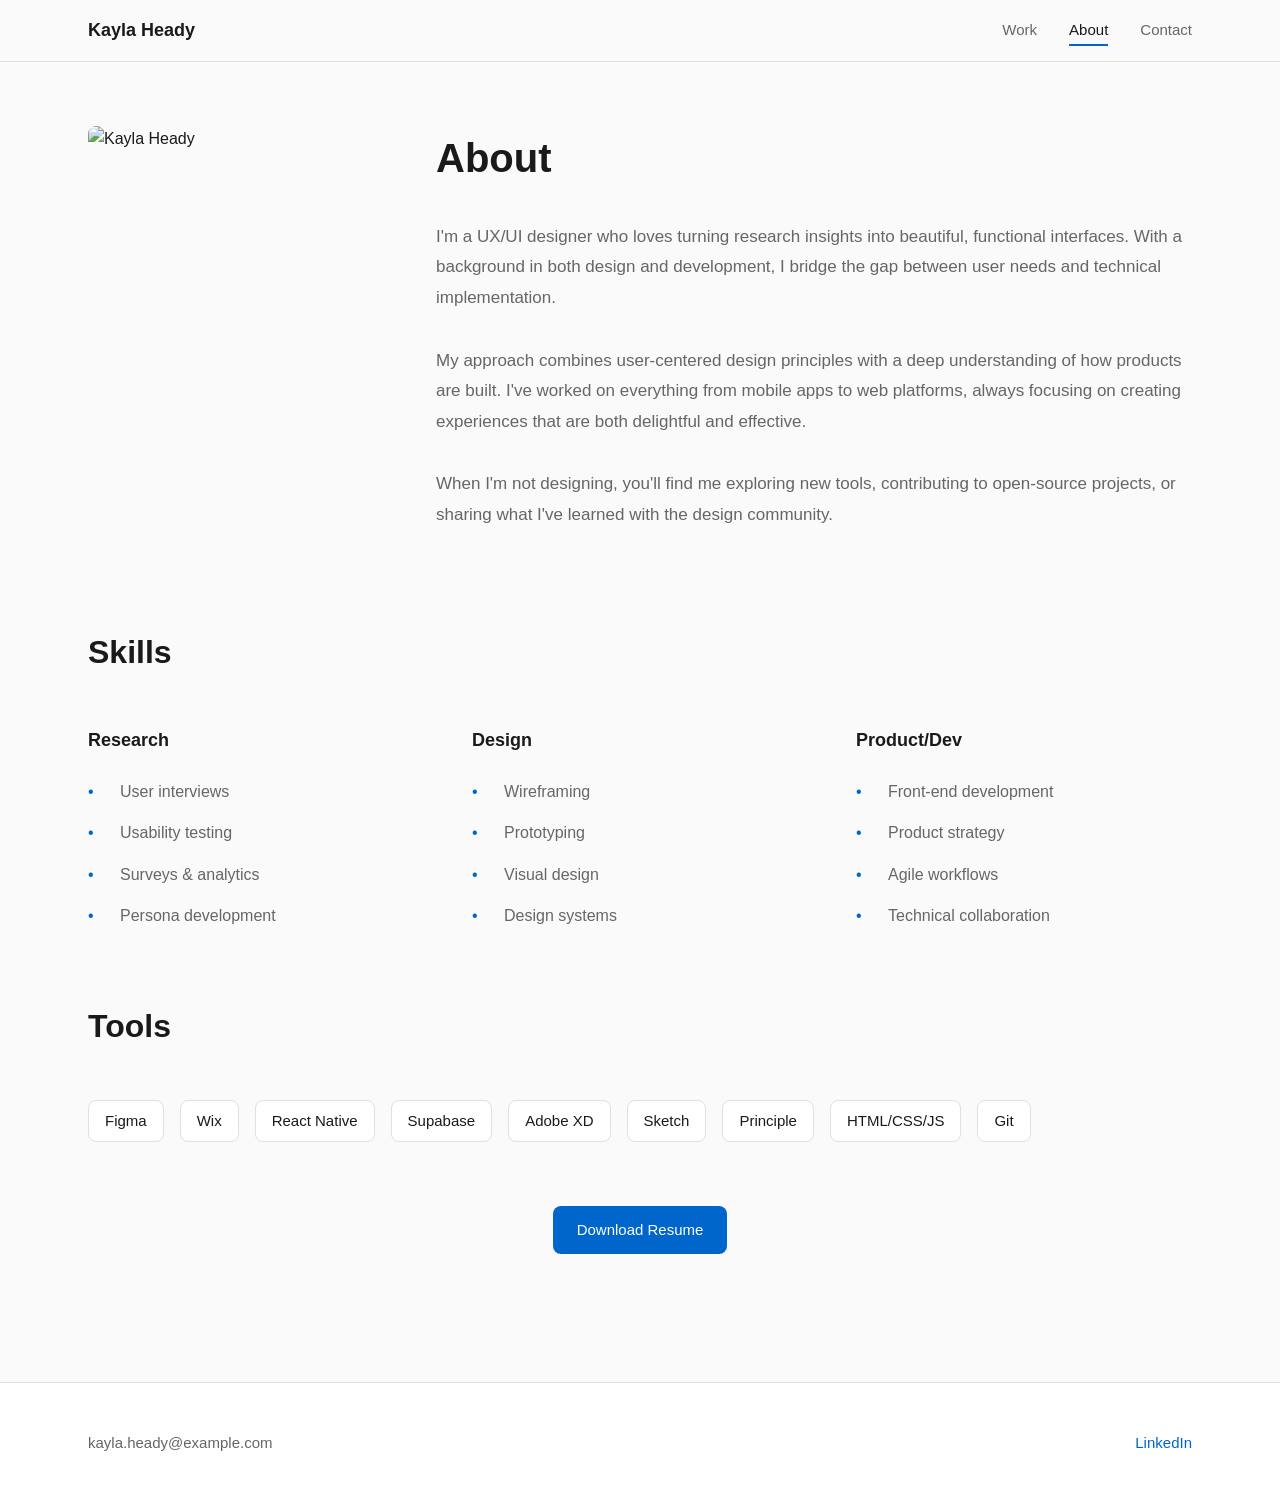
==== about.html @ c5840610 "Initial commit: Portfolio website" ====
<!DOCTYPE html>
<html lang="en">
<head>
    <meta charset="UTF-8">
    <meta name="viewport" content="width=device-width, initial-scale=1.0">
    <title>About — Kayla Heady</title>
    <link rel="stylesheet" href="styles.css">
</head>
<body>
    <nav class="nav">
        <div class="nav-container">
            <a href="index.html" class="nav-logo">Kayla Heady</a>
            <div class="nav-links">
                <a href="work.html">Work</a>
                <a href="about.html" class="active">About</a>
                <a href="contact.html">Contact</a>
            </div>
        </div>
    </nav>

    <main>
        <section class="about-page">
            <div class="container">
                <div class="about-content">
                    <div class="about-image">
                        <img src="assets/img/about-photo.jpg" alt="Kayla Heady">
                    </div>
                    <div class="about-text">
                        <h1 class="page-title">About</h1>
                        <p>I'm a UX/UI designer who loves turning research insights into beautiful, functional interfaces. With a background in both design and development, I bridge the gap between user needs and technical implementation.</p>
                        <p>My approach combines user-centered design principles with a deep understanding of how products are built. I've worked on everything from mobile apps to web platforms, always focusing on creating experiences that are both delightful and effective.</p>
                        <p>When I'm not designing, you'll find me exploring new tools, contributing to open-source projects, or sharing what I've learned with the design community.</p>
                    </div>
                </div>

                <div class="skills-section">
                    <h2 class="section-title">Skills</h2>
                    <div class="skills-grid">
                        <div class="skills-group">
                            <h3 class="skills-group-title">Research</h3>
                            <ul class="skills-list">
                                <li>User interviews</li>
                                <li>Usability testing</li>
                                <li>Surveys & analytics</li>
                                <li>Persona development</li>
                            </ul>
                        </div>
                        <div class="skills-group">
                            <h3 class="skills-group-title">Design</h3>
                            <ul class="skills-list">
                                <li>Wireframing</li>
                                <li>Prototyping</li>
                                <li>Visual design</li>
                                <li>Design systems</li>
                            </ul>
                        </div>
                        <div class="skills-group">
                            <h3 class="skills-group-title">Product/Dev</h3>
                            <ul class="skills-list">
                                <li>Front-end development</li>
                                <li>Product strategy</li>
                                <li>Agile workflows</li>
                                <li>Technical collaboration</li>
                            </ul>
                        </div>
                    </div>
                </div>

                <div class="tools-section">
                    <h2 class="section-title">Tools</h2>
                    <div class="tools-chips">
                        <span class="tool-chip">Figma</span>
                        <span class="tool-chip">Wix</span>
                        <span class="tool-chip">React Native</span>
                        <span class="tool-chip">Supabase</span>
                        <span class="tool-chip">Adobe XD</span>
                        <span class="tool-chip">Sketch</span>
                        <span class="tool-chip">Principle</span>
                        <span class="tool-chip">HTML/CSS/JS</span>
                        <span class="tool-chip">Git</span>
                    </div>
                </div>

                <div class="resume-section">
                    <a href="assets/resume.pdf" class="btn btn-primary" download>Download Resume</a>
                </div>
            </div>
        </section>
    </main>

    <footer class="footer">
        <div class="container">
            <div class="footer-content">
                <p class="footer-email">kayla.heady@example.com</p>
                <a href="https://linkedin.com/in/kaylaheady" class="footer-link" target="_blank" rel="noopener noreferrer">LinkedIn</a>
            </div>
        </div>
    </footer>

    <script src="script.js"></script>
</body>
</html>
---- styles.css ----
/* ============================================
   GLOBAL DESIGN SYSTEM
   ============================================ */

:root {
    --color-bg: #fafafa;
    --color-text: #1a1a1a;
    --color-text-light: #666;
    --color-accent: #0066cc;
    --color-accent-hover: #0052a3;
    --color-border: #e0e0e0;
    --color-card-bg: #ffffff;
    --max-width: 1200px;
    --spacing-xs: 0.5rem;
    --spacing-sm: 1rem;
    --spacing-md: 2rem;
    --spacing-lg: 3rem;
    --spacing-xl: 4rem;
    --border-radius: 8px;
    --transition: all 0.3s ease;
}

* {
    margin: 0;
    padding: 0;
    box-sizing: border-box;
}

html {
    scroll-behavior: smooth;
}

body {
    font-family: -apple-system, BlinkMacSystemFont, 'Segoe UI', Roboto, 'Helvetica Neue', Arial, sans-serif;
    line-height: 1.6;
    color: var(--color-text);
    background-color: var(--color-bg);
    font-size: 16px;
}

img {
    max-width: 100%;
    height: auto;
    display: block;
}

a {
    text-decoration: none;
    color: inherit;
    transition: var(--transition);
}

/* ============================================
   CONTAINER
   ============================================ */

.container {
    max-width: var(--max-width);
    margin: 0 auto;
    padding: 0 var(--spacing-md);
}

@media (min-width: 768px) {
    .container {
        padding: 0 var(--spacing-lg);
    }
}

/* ============================================
   NAVIGATION
   ============================================ */

.nav {
    position: sticky;
    top: 0;
    background-color: rgba(250, 250, 250, 0.95);
    backdrop-filter: blur(10px);
    border-bottom: 1px solid var(--color-border);
    z-index: 1000;
    padding: var(--spacing-sm) 0;
}

.nav-container {
    max-width: var(--max-width);
    margin: 0 auto;
    padding: 0 var(--spacing-md);
    display: flex;
    justify-content: space-between;
    align-items: center;
}

@media (min-width: 768px) {
    .nav-container {
        padding: 0 var(--spacing-lg);
    }
}

.nav-logo {
    font-weight: 600;
    font-size: 1.125rem;
    color: var(--color-text);
}

.nav-links {
    display: flex;
    gap: var(--spacing-md);
}

.nav-links a {
    color: var(--color-text-light);
    font-size: 0.9375rem;
    position: relative;
}

.nav-links a:hover,
.nav-links a.active {
    color: var(--color-text);
}

.nav-links a.active::after {
    content: '';
    position: absolute;
    bottom: -4px;
    left: 0;
    right: 0;
    height: 2px;
    background-color: var(--color-accent);
}

/* ============================================
   BUTTONS
   ============================================ */

.btn {
    display: inline-block;
    padding: 0.75rem 1.5rem;
    border-radius: var(--border-radius);
    font-size: 0.9375rem;
    font-weight: 500;
    cursor: pointer;
    border: none;
    transition: var(--transition);
    text-align: center;
}

.btn-primary {
    background-color: var(--color-accent);
    color: white;
}

.btn-primary:hover {
    background-color: var(--color-accent-hover);
    transform: translateY(-2px);
    box-shadow: 0 4px 12px rgba(0, 102, 204, 0.3);
}

.btn-secondary {
    background-color: transparent;
    color: var(--color-accent);
    border: 1px solid var(--color-accent);
}

.btn-secondary:hover {
    background-color: var(--color-accent);
    color: white;
}

/* ============================================
   HERO SECTION
   ============================================ */

.hero {
    padding: var(--spacing-xl) 0;
    text-align: center;
}

.hero-title {
    font-size: 3rem;
    font-weight: 700;
    margin-bottom: var(--spacing-sm);
    line-height: 1.2;
}

@media (min-width: 768px) {
    .hero-title {
        font-size: 4rem;
    }
}

.hero-subtitle {
    font-size: 1.25rem;
    color: var(--color-text-light);
    margin-bottom: var(--spacing-lg);
    max-width: 600px;
    margin-left: auto;
    margin-right: auto;
}

@media (min-width: 768px) {
    .hero-subtitle {
        font-size: 1.5rem;
    }
}

.hero-cta {
    display: flex;
    gap: var(--spacing-sm);
    justify-content: center;
    flex-wrap: wrap;
}

/* ============================================
   SECTIONS
   ============================================ */

section {
    padding: var(--spacing-xl) 0;
}

.section-title {
    font-size: 2rem;
    font-weight: 600;
    margin-bottom: var(--spacing-lg);
}

.page-title {
    font-size: 2.5rem;
    font-weight: 700;
    margin-bottom: var(--spacing-md);
}

/* ============================================
   PROJECT CARDS
   ============================================ */

.project-grid {
    display: grid;
    grid-template-columns: 1fr;
    gap: var(--spacing-lg);
}

@media (min-width: 768px) {
    .project-grid {
        grid-template-columns: repeat(2, 1fr);
    }
}

@media (min-width: 1024px) {
    .project-grid {
        grid-template-columns: repeat(3, 1fr);
    }
}

.project-card {
    background-color: var(--color-card-bg);
    border-radius: var(--border-radius);
    overflow: hidden;
    border: 1px solid var(--color-border);
    transition: var(--transition);
    display: block;
    opacity: 1;
    transform: translateY(0);
}

.project-card:hover {
    transform: translateY(-4px);
    box-shadow: 0 8px 24px rgba(0, 0, 0, 0.1);
}

.project-card.hidden {
    display: none;
}

.project-card-image {
    width: 100%;
    height: 200px;
    background-color: var(--color-border);
    overflow: hidden;
}

.project-card-image img {
    width: 100%;
    height: 100%;
    object-fit: cover;
    transition: var(--transition);
}

.project-card:hover .project-card-image img {
    transform: scale(1.05);
}

.project-card-content {
    padding: var(--spacing-md);
}

.project-card-title {
    font-size: 1.25rem;
    font-weight: 600;
    margin-bottom: var(--spacing-xs);
    color: var(--color-text);
}

.project-card-subtitle {
    color: var(--color-text-light);
    font-size: 0.9375rem;
    margin-bottom: var(--spacing-sm);
}

.project-card-tags {
    display: flex;
    flex-wrap: wrap;
    gap: var(--spacing-xs);
}

.tag {
    display: inline-block;
    padding: 0.25rem 0.75rem;
    background-color: var(--color-bg);
    border-radius: 20px;
    font-size: 0.8125rem;
    color: var(--color-text-light);
}

/* ============================================
   FILTER BUTTONS
   ============================================ */

.filter-buttons {
    display: flex;
    gap: var(--spacing-sm);
    margin-bottom: var(--spacing-lg);
    flex-wrap: wrap;
}

.filter-btn {
    padding: 0.5rem 1rem;
    background-color: transparent;
    border: 1px solid var(--color-border);
    border-radius: var(--border-radius);
    color: var(--color-text-light);
    font-size: 0.9375rem;
    cursor: pointer;
    transition: var(--transition);
}

.filter-btn:hover,
.filter-btn.active {
    background-color: var(--color-accent);
    color: white;
    border-color: var(--color-accent);
}

/* ============================================
   ABOUT TEASER
   ============================================ */

.about-teaser {
    background-color: var(--color-card-bg);
    border-top: 1px solid var(--color-border);
}

.about-teaser-text {
    font-size: 1.125rem;
    color: var(--color-text-light);
    max-width: 700px;
    margin-bottom: var(--spacing-md);
}

.link-arrow {
    color: var(--color-accent);
    font-weight: 500;
    display: inline-block;
}

.link-arrow:hover {
    transform: translateX(4px);
}

/* ============================================
   ABOUT PAGE
   ============================================ */

.about-content {
    display: grid;
    grid-template-columns: 1fr;
    gap: var(--spacing-lg);
    margin-bottom: var(--spacing-xl);
}

@media (min-width: 768px) {
    .about-content {
        grid-template-columns: 300px 1fr;
    }
}

.about-image {
    width: 100%;
    max-width: 300px;
}

.about-image img {
    width: 100%;
    border-radius: var(--border-radius);
    aspect-ratio: 1;
    object-fit: cover;
}

.about-text p {
    margin-bottom: var(--spacing-md);
    color: var(--color-text-light);
    font-size: 1.0625rem;
    line-height: 1.8;
}

.skills-section,
.tools-section {
    margin-bottom: var(--spacing-xl);
}

.skills-grid {
    display: grid;
    grid-template-columns: 1fr;
    gap: var(--spacing-lg);
}

@media (min-width: 768px) {
    .skills-grid {
        grid-template-columns: repeat(3, 1fr);
    }
}

.skills-group-title {
    font-size: 1.125rem;
    font-weight: 600;
    margin-bottom: var(--spacing-sm);
}

.skills-list {
    list-style: none;
}

.skills-list li {
    padding: var(--spacing-xs) 0;
    color: var(--color-text-light);
    position: relative;
    padding-left: var(--spacing-md);
}

.skills-list li::before {
    content: '•';
    position: absolute;
    left: 0;
    color: var(--color-accent);
}

.tools-chips {
    display: flex;
    flex-wrap: wrap;
    gap: var(--spacing-sm);
}

.tool-chip {
    display: inline-block;
    padding: 0.5rem 1rem;
    background-color: var(--color-card-bg);
    border: 1px solid var(--color-border);
    border-radius: var(--border-radius);
    font-size: 0.9375rem;
    color: var(--color-text);
}

.resume-section {
    text-align: center;
    margin-top: var(--spacing-xl);
}

/* ============================================
   CASE STUDY
   ============================================ */

.back-link {
    display: inline-block;
    margin-bottom: var(--spacing-lg);
    color: var(--color-accent);
    font-weight: 500;
}

.back-link:hover {
    transform: translateX(-4px);
}

.case-study-content {
    animation: fadeIn 0.5s ease-in;
}

@keyframes fadeIn {
    from {
        opacity: 0;
        transform: translateY(10px);
    }
    to {
        opacity: 1;
        transform: translateY(0);
    }
}

.case-study-header {
    margin-bottom: var(--spacing-xl);
}

.case-study-title {
    font-size: 2.5rem;
    font-weight: 700;
    margin-bottom: var(--spacing-sm);
}

.case-study-subtitle {
    font-size: 1.25rem;
    color: var(--color-text-light);
    margin-bottom: var(--spacing-md);
}

.case-study-meta {
    display: flex;
    flex-wrap: wrap;
    gap: var(--spacing-md);
    padding: var(--spacing-md);
    background-color: var(--color-card-bg);
    border-radius: var(--border-radius);
    border: 1px solid var(--color-border);
}

.case-study-meta-item {
    flex: 1;
    min-width: 150px;
}

.case-study-meta-label {
    font-size: 0.8125rem;
    color: var(--color-text-light);
    text-transform: uppercase;
    letter-spacing: 0.5px;
    margin-bottom: var(--spacing-xs);
}

.case-study-meta-value {
    font-weight: 500;
}

.case-study-section {
    margin-bottom: var(--spacing-xl);
}

.case-study-section h2 {
    font-size: 1.75rem;
    font-weight: 600;
    margin-bottom: var(--spacing-md);
}

.case-study-section h3 {
    font-size: 1.25rem;
    font-weight: 600;
    margin-bottom: var(--spacing-sm);
    margin-top: var(--spacing-md);
}

.case-study-section p {
    color: var(--color-text-light);
    line-height: 1.8;
    margin-bottom: var(--spacing-md);
}

.case-study-section ul {
    margin-left: var(--spacing-md);
    margin-bottom: var(--spacing-md);
    color: var(--color-text-light);
}

.case-study-section li {
    margin-bottom: var(--spacing-xs);
    line-height: 1.8;
}

.callout-box {
    padding: var(--spacing-md);
    background-color: var(--color-card-bg);
    border-left: 4px solid var(--color-accent);
    border-radius: var(--border-radius);
    margin: var(--spacing-md) 0;
}

.callout-box p {
    margin: 0;
}

.case-study-image {
    width: 100%;
    margin: var(--spacing-md) 0;
    border-radius: var(--border-radius);
    border: 1px solid var(--color-border);
}

.case-study-image img {
    width: 100%;
    display: block;
}

/* ============================================
   CONTACT PAGE
   ============================================ */

.contact-intro {
    font-size: 1.125rem;
    color: var(--color-text-light);
    margin-bottom: var(--spacing-lg);
    max-width: 600px;
}

.contact-form {
    max-width: 600px;
    margin-bottom: var(--spacing-xl);
}

.form-group {
    margin-bottom: var(--spacing-md);
}

.form-group label {
    display: block;
    margin-bottom: var(--spacing-xs);
    font-weight: 500;
    color: var(--color-text);
}

.form-group input,
.form-group textarea {
    width: 100%;
    padding: 0.75rem;
    border: 1px solid var(--color-border);
    border-radius: var(--border-radius);
    font-size: 1rem;
    font-family: inherit;
    background-color: var(--color-card-bg);
    color: var(--color-text);
    transition: var(--transition);
}

.form-group input:focus,
.form-group textarea:focus {
    outline: none;
    border-color: var(--color-accent);
    box-shadow: 0 0 0 3px rgba(0, 102, 204, 0.1);
}

.contact-alternative {
    padding-top: var(--spacing-lg);
    border-top: 1px solid var(--color-border);
}

.contact-alternative p {
    margin-bottom: var(--spacing-md);
    color: var(--color-text-light);
}

.contact-buttons {
    display: flex;
    gap: var(--spacing-sm);
    flex-wrap: wrap;
}

/* ============================================
   FOOTER
   ============================================ */

.footer {
    background-color: var(--color-card-bg);
    border-top: 1px solid var(--color-border);
    padding: var(--spacing-lg) 0;
    margin-top: var(--spacing-xl);
}

.footer-content {
    display: flex;
    justify-content: space-between;
    align-items: center;
    flex-wrap: wrap;
    gap: var(--spacing-sm);
}

.footer-email {
    color: var(--color-text-light);
    font-size: 0.9375rem;
}

.footer-link {
    color: var(--color-accent);
    font-size: 0.9375rem;
}

.footer-link:hover {
    text-decoration: underline;
}

/* ============================================
   UTILITIES
   ============================================ */

@media (max-width: 767px) {
    .nav-links {
        gap: var(--spacing-sm);
    }
    
    .nav-links a {
        font-size: 0.875rem;
    }
    
    .hero-title {
        font-size: 2.5rem;
    }
    
    .hero-subtitle {
        font-size: 1.125rem;
    }
    
    .page-title {
        font-size: 2rem;
    }
    
    .section-title {
        font-size: 1.75rem;
    }
}
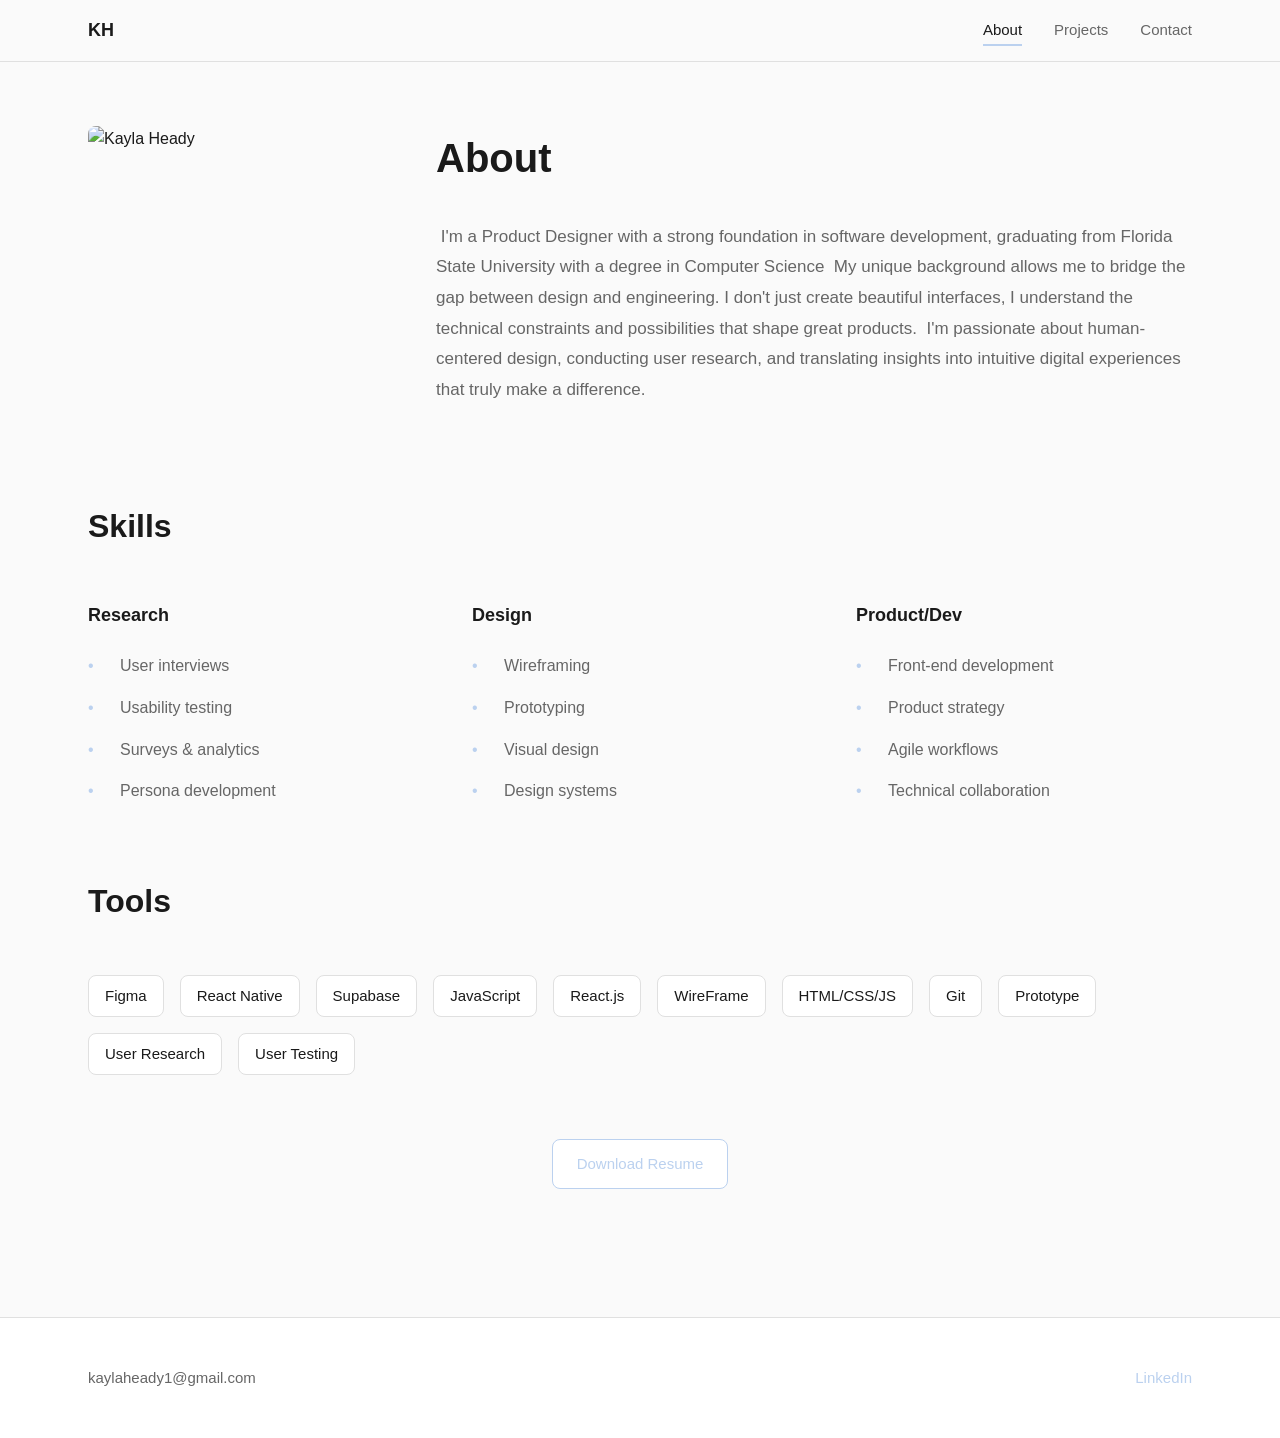
==== commit 71ac5e73: "creative changed" ====
--- a/about.html
+++ b/about.html
@@ -1,103 +1,120 @@
 <!DOCTYPE html>
 <html lang="en">
-<head>
-    <meta charset="UTF-8">
-    <meta name="viewport" content="width=device-width, initial-scale=1.0">
+  <head>
+    <meta charset="UTF-8" />
+    <meta name="viewport" content="width=device-width, initial-scale=1.0" />
     <title>About — Kayla Heady</title>
-    <link rel="stylesheet" href="styles.css">
-</head>
-<body>
+    <link rel="stylesheet" href="styles.css" />
+  </head>
+  <body>
     <nav class="nav">
-        <div class="nav-container">
-            <a href="index.html" class="nav-logo">Kayla Heady</a>
-            <div class="nav-links">
-                <a href="work.html">Work</a>
-                <a href="about.html" class="active">About</a>
-                <a href="contact.html">Contact</a>
-            </div>
+      <div class="nav-container">
+        <a href="index.html" class="nav-logo">KH</a>
+        <div class="nav-links">
+          <a href="about.html" class="active">About</a>
+          <a href="work.html">Projects</a>
+          <a href="contact.html">Contact</a>
         </div>
+      </div>
     </nav>
 
     <main>
-        <section class="about-page">
-            <div class="container">
-                <div class="about-content">
-                    <div class="about-image">
-                        <img src="assets/img/about-photo.jpg" alt="Kayla Heady">
-                    </div>
-                    <div class="about-text">
-                        <h1 class="page-title">About</h1>
-                        <p>I'm a UX/UI designer who loves turning research insights into beautiful, functional interfaces. With a background in both design and development, I bridge the gap between user needs and technical implementation.</p>
-                        <p>My approach combines user-centered design principles with a deep understanding of how products are built. I've worked on everything from mobile apps to web platforms, always focusing on creating experiences that are both delightful and effective.</p>
-                        <p>When I'm not designing, you'll find me exploring new tools, contributing to open-source projects, or sharing what I've learned with the design community.</p>
-                    </div>
-                </div>
+      <section class="about-page">
+        <div class="container">
+          <div class="about-content">
+            <div class="about-image">
+              <img src="assets/img/about-photo.jpg" alt="Kayla Heady" />
+            </div>
+            <div class="about-text">
+              <h1 class="page-title">About</h1>
+              <p>
+                ​ I'm a Product Designer with a strong foundation in software
+                development, graduating from Florida State University with a
+                degree in Computer Science ​ My unique background allows me to
+                bridge the gap between design and engineering. I don't just
+                create beautiful interfaces, I understand the technical
+                constraints and possibilities that shape great products. ​ I'm
+                passionate about human-centered design, conducting user
+                research, and translating insights into intuitive digital
+                experiences that truly make a difference.
+              </p>
+            </div>
+          </div>
 
-                <div class="skills-section">
-                    <h2 class="section-title">Skills</h2>
-                    <div class="skills-grid">
-                        <div class="skills-group">
-                            <h3 class="skills-group-title">Research</h3>
-                            <ul class="skills-list">
-                                <li>User interviews</li>
-                                <li>Usability testing</li>
-                                <li>Surveys & analytics</li>
-                                <li>Persona development</li>
-                            </ul>
-                        </div>
-                        <div class="skills-group">
-                            <h3 class="skills-group-title">Design</h3>
-                            <ul class="skills-list">
-                                <li>Wireframing</li>
-                                <li>Prototyping</li>
-                                <li>Visual design</li>
-                                <li>Design systems</li>
-                            </ul>
-                        </div>
-                        <div class="skills-group">
-                            <h3 class="skills-group-title">Product/Dev</h3>
-                            <ul class="skills-list">
-                                <li>Front-end development</li>
-                                <li>Product strategy</li>
-                                <li>Agile workflows</li>
-                                <li>Technical collaboration</li>
-                            </ul>
-                        </div>
-                    </div>
-                </div>
+          <div class="skills-section">
+            <h2 class="section-title">Skills</h2>
+            <div class="skills-grid">
+              <div class="skills-group">
+                <h3 class="skills-group-title">Research</h3>
+                <ul class="skills-list">
+                  <li>User interviews</li>
+                  <li>Usability testing</li>
+                  <li>Surveys & analytics</li>
+                  <li>Persona development</li>
+                </ul>
+              </div>
+              <div class="skills-group">
+                <h3 class="skills-group-title">Design</h3>
+                <ul class="skills-list">
+                  <li>Wireframing</li>
+                  <li>Prototyping</li>
+                  <li>Visual design</li>
+                  <li>Design systems</li>
+                </ul>
+              </div>
+              <div class="skills-group">
+                <h3 class="skills-group-title">Product/Dev</h3>
+                <ul class="skills-list">
+                  <li>Front-end development</li>
+                  <li>Product strategy</li>
+                  <li>Agile workflows</li>
+                  <li>Technical collaboration</li>
+                </ul>
+              </div>
+            </div>
+          </div>
 
-                <div class="tools-section">
-                    <h2 class="section-title">Tools</h2>
-                    <div class="tools-chips">
-                        <span class="tool-chip">Figma</span>
-                        <span class="tool-chip">Wix</span>
-                        <span class="tool-chip">React Native</span>
-                        <span class="tool-chip">Supabase</span>
-                        <span class="tool-chip">Adobe XD</span>
-                        <span class="tool-chip">Sketch</span>
-                        <span class="tool-chip">Principle</span>
-                        <span class="tool-chip">HTML/CSS/JS</span>
-                        <span class="tool-chip">Git</span>
-                    </div>
-                </div>
+          <div class="tools-section">
+            <h2 class="section-title">Tools</h2>
+            <div class="tools-chips">
+              <span class="tool-chip">Figma</span>
+              <span class="tool-chip">React Native</span>
+              <span class="tool-chip">Supabase</span>
+              <span class="tool-chip">JavaScript</span>
+              <span class="tool-chip">React.js</span>
+              <span class="tool-chip">WireFrame</span>
+              <span class="tool-chip">HTML/CSS/JS</span>
+              <span class="tool-chip">Git</span>
+              <span class="tool-chip">Prototype</span>
+              <span class="tool-chip">User Research</span>
+              <span class="tool-chip">User Testing</span>
+            </div>
+          </div>
 
-                <div class="resume-section">
-                    <a href="assets/resume.pdf" class="btn btn-primary" download>Download Resume</a>
-                </div>
-            </div>
-        </section>
+          <div class="resume-section">
+            <a href="assets/resume.pdf" class="btn btn-primary" download
+              >Download Resume</a
+            >
+          </div>
+        </div>
+      </section>
     </main>
 
     <footer class="footer">
-        <div class="container">
-            <div class="footer-content">
-                <p class="footer-email">kayla.heady@example.com</p>
-                <a href="https://linkedin.com/in/kaylaheady" class="footer-link" target="_blank" rel="noopener noreferrer">LinkedIn</a>
-            </div>
+      <div class="container">
+        <div class="footer-content">
+          <p class="footer-email">kaylaheady1@gmail.com</p>
+          <a
+            href="https://linkedin.com/in/kaylaheady"
+            class="footer-link"
+            target="_blank"
+            rel="noopener noreferrer"
+            >LinkedIn</a
+          >
         </div>
+      </div>
     </footer>
 
     <script src="script.js"></script>
-</body>
+  </body>
 </html>
-
--- a/styles.css
+++ b/styles.css
@@ -3,51 +3,52 @@
    ============================================ */
 
 :root {
-    --color-bg: #fafafa;
-    --color-text: #1a1a1a;
-    --color-text-light: #666;
-    --color-accent: #0066cc;
-    --color-accent-hover: #0052a3;
-    --color-border: #e0e0e0;
-    --color-card-bg: #ffffff;
-    --max-width: 1200px;
-    --spacing-xs: 0.5rem;
-    --spacing-sm: 1rem;
-    --spacing-md: 2rem;
-    --spacing-lg: 3rem;
-    --spacing-xl: 4rem;
-    --border-radius: 8px;
-    --transition: all 0.3s ease;
+  --color-bg: #fafafa;
+  --color-text: #1a1a1a;
+  --color-text-light: #666;
+  --color-accent: #bbd1ef;
+  --color-accent-hover: #9bb8d9;
+  --color-border: #e0e0e0;
+  --color-card-bg: #ffffff;
+  --max-width: 1200px;
+  --spacing-xs: 0.5rem;
+  --spacing-sm: 1rem;
+  --spacing-md: 2rem;
+  --spacing-lg: 3rem;
+  --spacing-xl: 4rem;
+  --border-radius: 8px;
+  --transition: all 0.3s ease;
 }
 
 * {
-    margin: 0;
-    padding: 0;
-    box-sizing: border-box;
+  margin: 0;
+  padding: 0;
+  box-sizing: border-box;
 }
 
 html {
-    scroll-behavior: smooth;
+  scroll-behavior: smooth;
 }
 
 body {
-    font-family: -apple-system, BlinkMacSystemFont, 'Segoe UI', Roboto, 'Helvetica Neue', Arial, sans-serif;
-    line-height: 1.6;
-    color: var(--color-text);
-    background-color: var(--color-bg);
-    font-size: 16px;
+  font-family: -apple-system, BlinkMacSystemFont, "Segoe UI", Roboto,
+    "Helvetica Neue", Arial, sans-serif;
+  line-height: 1.6;
+  color: var(--color-text);
+  background-color: var(--color-bg);
+  font-size: 16px;
 }
 
 img {
-    max-width: 100%;
-    height: auto;
-    display: block;
+  max-width: 100%;
+  height: auto;
+  display: block;
 }
 
 a {
-    text-decoration: none;
-    color: inherit;
-    transition: var(--transition);
+  text-decoration: none;
+  color: inherit;
+  transition: var(--transition);
 }
 
 /* ============================================
@@ -55,15 +56,15 @@
    ============================================ */
 
 .container {
-    max-width: var(--max-width);
-    margin: 0 auto;
-    padding: 0 var(--spacing-md);
+  max-width: var(--max-width);
+  margin: 0 auto;
+  padding: 0 var(--spacing-md);
 }
 
 @media (min-width: 768px) {
-    .container {
-        padding: 0 var(--spacing-lg);
-    }
+  .container {
+    padding: 0 var(--spacing-lg);
+  }
 }
 
 /* ============================================
@@ -71,60 +72,60 @@
    ============================================ */
 
 .nav {
-    position: sticky;
-    top: 0;
-    background-color: rgba(250, 250, 250, 0.95);
-    backdrop-filter: blur(10px);
-    border-bottom: 1px solid var(--color-border);
-    z-index: 1000;
-    padding: var(--spacing-sm) 0;
+  position: sticky;
+  top: 0;
+  background-color: rgba(250, 250, 250, 0.95);
+  backdrop-filter: blur(10px);
+  border-bottom: 1px solid var(--color-border);
+  z-index: 1000;
+  padding: var(--spacing-sm) 0;
 }
 
 .nav-container {
-    max-width: var(--max-width);
-    margin: 0 auto;
-    padding: 0 var(--spacing-md);
-    display: flex;
-    justify-content: space-between;
-    align-items: center;
+  max-width: var(--max-width);
+  margin: 0 auto;
+  padding: 0 var(--spacing-md);
+  display: flex;
+  justify-content: space-between;
+  align-items: center;
 }
 
 @media (min-width: 768px) {
-    .nav-container {
-        padding: 0 var(--spacing-lg);
-    }
+  .nav-container {
+    padding: 0 var(--spacing-lg);
+  }
 }
 
 .nav-logo {
-    font-weight: 600;
-    font-size: 1.125rem;
-    color: var(--color-text);
+  font-weight: 600;
+  font-size: 1.125rem;
+  color: var(--color-text);
 }
 
 .nav-links {
-    display: flex;
-    gap: var(--spacing-md);
+  display: flex;
+  gap: var(--spacing-md);
 }
 
 .nav-links a {
-    color: var(--color-text-light);
-    font-size: 0.9375rem;
-    position: relative;
+  color: var(--color-text-light);
+  font-size: 0.9375rem;
+  position: relative;
 }
 
 .nav-links a:hover,
 .nav-links a.active {
-    color: var(--color-text);
+  color: var(--color-text);
 }
 
 .nav-links a.active::after {
-    content: '';
-    position: absolute;
-    bottom: -4px;
-    left: 0;
-    right: 0;
-    height: 2px;
-    background-color: var(--color-accent);
+  content: "";
+  position: absolute;
+  bottom: -4px;
+  left: 0;
+  right: 0;
+  height: 2px;
+  background-color: var(--color-accent);
 }
 
 /* ============================================
@@ -132,37 +133,39 @@
    ============================================ */
 
 .btn {
-    display: inline-block;
-    padding: 0.75rem 1.5rem;
-    border-radius: var(--border-radius);
-    font-size: 0.9375rem;
-    font-weight: 500;
-    cursor: pointer;
-    border: none;
-    transition: var(--transition);
-    text-align: center;
+  display: inline-block;
+  padding: 0.75rem 1.5rem;
+  border-radius: var(--border-radius);
+  font-size: 0.9375rem;
+  font-weight: 500;
+  cursor: pointer;
+  border: 1px solid transparent;
+  transition: var(--transition);
+  text-align: center;
 }
 
 .btn-primary {
-    background-color: var(--color-accent);
-    color: white;
+  background-color: white;
+  color: var(--color-accent);
+  border: 1px solid var(--color-accent);
 }
 
 .btn-primary:hover {
-    background-color: var(--color-accent-hover);
-    transform: translateY(-2px);
-    box-shadow: 0 4px 12px rgba(0, 102, 204, 0.3);
+  background-color: var(--color-accent);
+  color: white;
+  transform: translateY(-2px);
+  box-shadow: 0 4px 12px rgba(187, 209, 239, 0.3);
 }
 
 .btn-secondary {
-    background-color: transparent;
-    color: var(--color-accent);
-    border: 1px solid var(--color-accent);
+  background-color: transparent;
+  color: var(--color-accent);
+  border: 1px solid var(--color-accent);
 }
 
 .btn-secondary:hover {
-    background-color: var(--color-accent);
-    color: white;
+  background-color: var(--color-accent);
+  color: white;
 }
 
 /* ============================================
@@ -170,43 +173,66 @@
    ============================================ */
 
 .hero {
-    padding: var(--spacing-xl) 0;
-    text-align: center;
+  padding: var(--spacing-xl) 0;
+  text-align: center;
+  min-height: 80vh;
+  display: flex;
+  align-items: center;
+  justify-content: center;
+  position: relative;
+  /* Background image with gradient fallback */
+  background-image: url("assets/img/hero-background.jpg"),
+    radial-gradient(ellipse at center, #bbd1ef 0%, #ffffff 70%);
+  background-size: cover, cover;
+  background-position: center, center;
+  background-repeat: no-repeat, no-repeat;
+  background-attachment: fixed, fixed;
+}
+
+@media (min-width: 768px) {
+  .hero {
+    min-height: 85vh;
+  }
+}
+
+.hero .container {
+  position: relative;
+  z-index: 1;
 }
 
 .hero-title {
-    font-size: 3rem;
-    font-weight: 700;
-    margin-bottom: var(--spacing-sm);
-    line-height: 1.2;
+  font-size: 3rem;
+  font-weight: 700;
+  margin-bottom: var(--spacing-sm);
+  line-height: 1.2;
 }
 
 @media (min-width: 768px) {
-    .hero-title {
-        font-size: 4rem;
-    }
+  .hero-title {
+    font-size: 4rem;
+  }
 }
 
 .hero-subtitle {
-    font-size: 1.25rem;
-    color: var(--color-text-light);
-    margin-bottom: var(--spacing-lg);
-    max-width: 600px;
-    margin-left: auto;
-    margin-right: auto;
+  font-size: 1.25rem;
+  color: var(--color-text-light);
+  margin-bottom: var(--spacing-lg);
+  max-width: 600px;
+  margin-left: auto;
+  margin-right: auto;
 }
 
 @media (min-width: 768px) {
-    .hero-subtitle {
-        font-size: 1.5rem;
-    }
+  .hero-subtitle {
+    font-size: 1.5rem;
+  }
 }
 
 .hero-cta {
-    display: flex;
-    gap: var(--spacing-sm);
-    justify-content: center;
-    flex-wrap: wrap;
+  display: flex;
+  gap: var(--spacing-sm);
+  justify-content: center;
+  flex-wrap: wrap;
 }
 
 /* ============================================
@@ -214,19 +240,19 @@
    ============================================ */
 
 section {
-    padding: var(--spacing-xl) 0;
+  padding: var(--spacing-xl) 0;
 }
 
 .section-title {
-    font-size: 2rem;
-    font-weight: 600;
-    margin-bottom: var(--spacing-lg);
+  font-size: 2rem;
+  font-weight: 600;
+  margin-bottom: var(--spacing-lg);
 }
 
 .page-title {
-    font-size: 2.5rem;
-    font-weight: 700;
-    margin-bottom: var(--spacing-md);
+  font-size: 2.5rem;
+  font-weight: 700;
+  margin-bottom: var(--spacing-md);
 }
 
 /* ============================================
@@ -234,375 +260,375 @@
    ============================================ */
 
 .project-grid {
-    display: grid;
-    grid-template-columns: 1fr;
-    gap: var(--spacing-lg);
+  display: grid;
+  grid-template-columns: 1fr;
+  gap: var(--spacing-lg);
 }
 
 @media (min-width: 768px) {
-    .project-grid {
-        grid-template-columns: repeat(2, 1fr);
-    }
+  .project-grid {
+    grid-template-columns: repeat(2, 1fr);
+  }
 }
 
 @media (min-width: 1024px) {
-    .project-grid {
-        grid-template-columns: repeat(3, 1fr);
-    }
+  .project-grid {
+    grid-template-columns: repeat(3, 1fr);
+  }
 }
 
 .project-card {
-    background-color: var(--color-card-bg);
-    border-radius: var(--border-radius);
-    overflow: hidden;
-    border: 1px solid var(--color-border);
-    transition: var(--transition);
-    display: block;
+  background-color: var(--color-card-bg);
+  border-radius: var(--border-radius);
+  overflow: hidden;
+  border: 1px solid var(--color-border);
+  transition: var(--transition);
+  display: block;
+  opacity: 1;
+  transform: translateY(0);
+}
+
+.project-card:hover {
+  transform: translateY(-4px);
+  box-shadow: 0 8px 24px rgba(0, 0, 0, 0.1);
+}
+
+.project-card.hidden {
+  display: none;
+}
+
+.project-card-image {
+  width: 100%;
+  height: 200px;
+  background-color: var(--color-border);
+  overflow: hidden;
+}
+
+.project-card-image img {
+  width: 100%;
+  height: 100%;
+  object-fit: cover;
+  transition: var(--transition);
+}
+
+.project-card:hover .project-card-image img {
+  transform: scale(1.05);
+}
+
+.project-card-content {
+  padding: var(--spacing-md);
+}
+
+.project-card-title {
+  font-size: 1.25rem;
+  font-weight: 600;
+  margin-bottom: var(--spacing-xs);
+  color: var(--color-text);
+}
+
+.project-card-subtitle {
+  color: var(--color-text-light);
+  font-size: 0.9375rem;
+  margin-bottom: var(--spacing-sm);
+}
+
+.project-card-tags {
+  display: flex;
+  flex-wrap: wrap;
+  gap: var(--spacing-xs);
+}
+
+.tag {
+  display: inline-block;
+  padding: 0.25rem 0.75rem;
+  background-color: var(--color-bg);
+  border-radius: 20px;
+  font-size: 0.8125rem;
+  color: var(--color-text-light);
+}
+
+/* ============================================
+   FILTER BUTTONS
+   ============================================ */
+
+.filter-buttons {
+  display: flex;
+  gap: var(--spacing-sm);
+  margin-bottom: var(--spacing-lg);
+  flex-wrap: wrap;
+}
+
+.filter-btn {
+  padding: 0.5rem 1rem;
+  background-color: transparent;
+  border: 1px solid var(--color-border);
+  border-radius: var(--border-radius);
+  color: var(--color-text-light);
+  font-size: 0.9375rem;
+  cursor: pointer;
+  transition: var(--transition);
+}
+
+.filter-btn:hover,
+.filter-btn.active {
+  background-color: var(--color-accent);
+  color: white;
+  border-color: var(--color-accent);
+}
+
+/* ============================================
+   ABOUT TEASER
+   ============================================ */
+
+.about-teaser {
+  background-color: var(--color-card-bg);
+  border-top: 1px solid var(--color-border);
+}
+
+.about-teaser-text {
+  font-size: 1.125rem;
+  color: var(--color-text-light);
+  max-width: 700px;
+  margin-bottom: var(--spacing-md);
+}
+
+.link-arrow {
+  color: var(--color-accent);
+  font-weight: 500;
+  display: inline-block;
+}
+
+.link-arrow:hover {
+  transform: translateX(4px);
+}
+
+/* ============================================
+   ABOUT PAGE
+   ============================================ */
+
+.about-content {
+  display: grid;
+  grid-template-columns: 1fr;
+  gap: var(--spacing-lg);
+  margin-bottom: var(--spacing-xl);
+}
+
+@media (min-width: 768px) {
+  .about-content {
+    grid-template-columns: 300px 1fr;
+  }
+}
+
+.about-image {
+  width: 100%;
+  max-width: 300px;
+}
+
+.about-image img {
+  width: 100%;
+  border-radius: var(--border-radius);
+  aspect-ratio: 1;
+  object-fit: cover;
+}
+
+.about-text p {
+  margin-bottom: var(--spacing-md);
+  color: var(--color-text-light);
+  font-size: 1.0625rem;
+  line-height: 1.8;
+}
+
+.skills-section,
+.tools-section {
+  margin-bottom: var(--spacing-xl);
+}
+
+.skills-grid {
+  display: grid;
+  grid-template-columns: 1fr;
+  gap: var(--spacing-lg);
+}
+
+@media (min-width: 768px) {
+  .skills-grid {
+    grid-template-columns: repeat(3, 1fr);
+  }
+}
+
+.skills-group-title {
+  font-size: 1.125rem;
+  font-weight: 600;
+  margin-bottom: var(--spacing-sm);
+}
+
+.skills-list {
+  list-style: none;
+}
+
+.skills-list li {
+  padding: var(--spacing-xs) 0;
+  color: var(--color-text-light);
+  position: relative;
+  padding-left: var(--spacing-md);
+}
+
+.skills-list li::before {
+  content: "•";
+  position: absolute;
+  left: 0;
+  color: var(--color-accent);
+}
+
+.tools-chips {
+  display: flex;
+  flex-wrap: wrap;
+  gap: var(--spacing-sm);
+}
+
+.tool-chip {
+  display: inline-block;
+  padding: 0.5rem 1rem;
+  background-color: var(--color-card-bg);
+  border: 1px solid var(--color-border);
+  border-radius: var(--border-radius);
+  font-size: 0.9375rem;
+  color: var(--color-text);
+}
+
+.resume-section {
+  text-align: center;
+  margin-top: var(--spacing-xl);
+}
+
+/* ============================================
+   CASE STUDY
+   ============================================ */
+
+.back-link {
+  display: inline-block;
+  margin-bottom: var(--spacing-lg);
+  color: var(--color-accent);
+  font-weight: 500;
+}
+
+.back-link:hover {
+  transform: translateX(-4px);
+}
+
+.case-study-content {
+  animation: fadeIn 0.5s ease-in;
+}
+
+@keyframes fadeIn {
+  from {
+    opacity: 0;
+    transform: translateY(10px);
+  }
+  to {
     opacity: 1;
     transform: translateY(0);
-}
-
-.project-card:hover {
-    transform: translateY(-4px);
-    box-shadow: 0 8px 24px rgba(0, 0, 0, 0.1);
-}
-
-.project-card.hidden {
-    display: none;
-}
-
-.project-card-image {
-    width: 100%;
-    height: 200px;
-    background-color: var(--color-border);
-    overflow: hidden;
-}
-
-.project-card-image img {
-    width: 100%;
-    height: 100%;
-    object-fit: cover;
-    transition: var(--transition);
-}
-
-.project-card:hover .project-card-image img {
-    transform: scale(1.05);
-}
-
-.project-card-content {
-    padding: var(--spacing-md);
-}
-
-.project-card-title {
-    font-size: 1.25rem;
-    font-weight: 600;
-    margin-bottom: var(--spacing-xs);
-    color: var(--color-text);
-}
-
-.project-card-subtitle {
-    color: var(--color-text-light);
-    font-size: 0.9375rem;
-    margin-bottom: var(--spacing-sm);
-}
-
-.project-card-tags {
-    display: flex;
-    flex-wrap: wrap;
-    gap: var(--spacing-xs);
-}
-
-.tag {
-    display: inline-block;
-    padding: 0.25rem 0.75rem;
-    background-color: var(--color-bg);
-    border-radius: 20px;
-    font-size: 0.8125rem;
-    color: var(--color-text-light);
-}
-
-/* ============================================
-   FILTER BUTTONS
-   ============================================ */
-
-.filter-buttons {
-    display: flex;
-    gap: var(--spacing-sm);
-    margin-bottom: var(--spacing-lg);
-    flex-wrap: wrap;
-}
-
-.filter-btn {
-    padding: 0.5rem 1rem;
-    background-color: transparent;
-    border: 1px solid var(--color-border);
-    border-radius: var(--border-radius);
-    color: var(--color-text-light);
-    font-size: 0.9375rem;
-    cursor: pointer;
-    transition: var(--transition);
-}
-
-.filter-btn:hover,
-.filter-btn.active {
-    background-color: var(--color-accent);
-    color: white;
-    border-color: var(--color-accent);
-}
-
-/* ============================================
-   ABOUT TEASER
-   ============================================ */
-
-.about-teaser {
-    background-color: var(--color-card-bg);
-    border-top: 1px solid var(--color-border);
-}
-
-.about-teaser-text {
-    font-size: 1.125rem;
-    color: var(--color-text-light);
-    max-width: 700px;
-    margin-bottom: var(--spacing-md);
-}
-
-.link-arrow {
-    color: var(--color-accent);
-    font-weight: 500;
-    display: inline-block;
-}
-
-.link-arrow:hover {
-    transform: translateX(4px);
-}
-
-/* ============================================
-   ABOUT PAGE
-   ============================================ */
-
-.about-content {
-    display: grid;
-    grid-template-columns: 1fr;
-    gap: var(--spacing-lg);
-    margin-bottom: var(--spacing-xl);
-}
-
-@media (min-width: 768px) {
-    .about-content {
-        grid-template-columns: 300px 1fr;
-    }
-}
-
-.about-image {
-    width: 100%;
-    max-width: 300px;
-}
-
-.about-image img {
-    width: 100%;
-    border-radius: var(--border-radius);
-    aspect-ratio: 1;
-    object-fit: cover;
-}
-
-.about-text p {
-    margin-bottom: var(--spacing-md);
-    color: var(--color-text-light);
-    font-size: 1.0625rem;
-    line-height: 1.8;
-}
-
-.skills-section,
-.tools-section {
-    margin-bottom: var(--spacing-xl);
-}
-
-.skills-grid {
-    display: grid;
-    grid-template-columns: 1fr;
-    gap: var(--spacing-lg);
-}
-
-@media (min-width: 768px) {
-    .skills-grid {
-        grid-template-columns: repeat(3, 1fr);
-    }
-}
-
-.skills-group-title {
-    font-size: 1.125rem;
-    font-weight: 600;
-    margin-bottom: var(--spacing-sm);
-}
-
-.skills-list {
-    list-style: none;
-}
-
-.skills-list li {
-    padding: var(--spacing-xs) 0;
-    color: var(--color-text-light);
-    position: relative;
-    padding-left: var(--spacing-md);
-}
-
-.skills-list li::before {
-    content: '•';
-    position: absolute;
-    left: 0;
-    color: var(--color-accent);
-}
-
-.tools-chips {
-    display: flex;
-    flex-wrap: wrap;
-    gap: var(--spacing-sm);
-}
-
-.tool-chip {
-    display: inline-block;
-    padding: 0.5rem 1rem;
-    background-color: var(--color-card-bg);
-    border: 1px solid var(--color-border);
-    border-radius: var(--border-radius);
-    font-size: 0.9375rem;
-    color: var(--color-text);
-}
-
-.resume-section {
-    text-align: center;
-    margin-top: var(--spacing-xl);
-}
-
-/* ============================================
-   CASE STUDY
-   ============================================ */
-
-.back-link {
-    display: inline-block;
-    margin-bottom: var(--spacing-lg);
-    color: var(--color-accent);
-    font-weight: 500;
-}
-
-.back-link:hover {
-    transform: translateX(-4px);
-}
-
-.case-study-content {
-    animation: fadeIn 0.5s ease-in;
-}
-
-@keyframes fadeIn {
-    from {
-        opacity: 0;
-        transform: translateY(10px);
-    }
-    to {
-        opacity: 1;
-        transform: translateY(0);
-    }
+  }
 }
 
 .case-study-header {
-    margin-bottom: var(--spacing-xl);
+  margin-bottom: var(--spacing-xl);
 }
 
 .case-study-title {
-    font-size: 2.5rem;
-    font-weight: 700;
-    margin-bottom: var(--spacing-sm);
+  font-size: 2.5rem;
+  font-weight: 700;
+  margin-bottom: var(--spacing-sm);
 }
 
 .case-study-subtitle {
-    font-size: 1.25rem;
-    color: var(--color-text-light);
-    margin-bottom: var(--spacing-md);
+  font-size: 1.25rem;
+  color: var(--color-text-light);
+  margin-bottom: var(--spacing-md);
 }
 
 .case-study-meta {
-    display: flex;
-    flex-wrap: wrap;
-    gap: var(--spacing-md);
-    padding: var(--spacing-md);
-    background-color: var(--color-card-bg);
-    border-radius: var(--border-radius);
-    border: 1px solid var(--color-border);
+  display: flex;
+  flex-wrap: wrap;
+  gap: var(--spacing-md);
+  padding: var(--spacing-md);
+  background-color: var(--color-card-bg);
+  border-radius: var(--border-radius);
+  border: 1px solid var(--color-border);
 }
 
 .case-study-meta-item {
-    flex: 1;
-    min-width: 150px;
+  flex: 1;
+  min-width: 150px;
 }
 
 .case-study-meta-label {
-    font-size: 0.8125rem;
-    color: var(--color-text-light);
-    text-transform: uppercase;
-    letter-spacing: 0.5px;
-    margin-bottom: var(--spacing-xs);
+  font-size: 0.8125rem;
+  color: var(--color-text-light);
+  text-transform: uppercase;
+  letter-spacing: 0.5px;
+  margin-bottom: var(--spacing-xs);
 }
 
 .case-study-meta-value {
-    font-weight: 500;
+  font-weight: 500;
 }
 
 .case-study-section {
-    margin-bottom: var(--spacing-xl);
+  margin-bottom: var(--spacing-xl);
 }
 
 .case-study-section h2 {
-    font-size: 1.75rem;
-    font-weight: 600;
-    margin-bottom: var(--spacing-md);
+  font-size: 1.75rem;
+  font-weight: 600;
+  margin-bottom: var(--spacing-md);
 }
 
 .case-study-section h3 {
-    font-size: 1.25rem;
-    font-weight: 600;
-    margin-bottom: var(--spacing-sm);
-    margin-top: var(--spacing-md);
+  font-size: 1.25rem;
+  font-weight: 600;
+  margin-bottom: var(--spacing-sm);
+  margin-top: var(--spacing-md);
 }
 
 .case-study-section p {
-    color: var(--color-text-light);
-    line-height: 1.8;
-    margin-bottom: var(--spacing-md);
+  color: var(--color-text-light);
+  line-height: 1.8;
+  margin-bottom: var(--spacing-md);
 }
 
 .case-study-section ul {
-    margin-left: var(--spacing-md);
-    margin-bottom: var(--spacing-md);
-    color: var(--color-text-light);
+  margin-left: var(--spacing-md);
+  margin-bottom: var(--spacing-md);
+  color: var(--color-text-light);
 }
 
 .case-study-section li {
-    margin-bottom: var(--spacing-xs);
-    line-height: 1.8;
+  margin-bottom: var(--spacing-xs);
+  line-height: 1.8;
 }
 
 .callout-box {
-    padding: var(--spacing-md);
-    background-color: var(--color-card-bg);
-    border-left: 4px solid var(--color-accent);
-    border-radius: var(--border-radius);
-    margin: var(--spacing-md) 0;
+  padding: var(--spacing-md);
+  background-color: var(--color-card-bg);
+  border-left: 4px solid var(--color-accent);
+  border-radius: var(--border-radius);
+  margin: var(--spacing-md) 0;
 }
 
 .callout-box p {
-    margin: 0;
+  margin: 0;
 }
 
 .case-study-image {
-    width: 100%;
-    margin: var(--spacing-md) 0;
-    border-radius: var(--border-radius);
-    border: 1px solid var(--color-border);
+  width: 100%;
+  margin: var(--spacing-md) 0;
+  border-radius: var(--border-radius);
+  border: 1px solid var(--color-border);
 }
 
 .case-study-image img {
-    width: 100%;
-    display: block;
+  width: 100%;
+  display: block;
 }
 
 /* ============================================
@@ -610,124 +636,123 @@
    ============================================ */
 
 .contact-intro {
-    font-size: 1.125rem;
-    color: var(--color-text-light);
-    margin-bottom: var(--spacing-lg);
-    max-width: 600px;
+  font-size: 1.125rem;
+  color: var(--color-text-light);
+  margin-bottom: var(--spacing-lg);
+  max-width: 600px;
 }
 
 .contact-form {
-    max-width: 600px;
-    margin-bottom: var(--spacing-xl);
+  max-width: 600px;
+  margin-bottom: var(--spacing-xl);
 }
 
 .form-group {
-    margin-bottom: var(--spacing-md);
+  margin-bottom: var(--spacing-md);
 }
 
 .form-group label {
-    display: block;
-    margin-bottom: var(--spacing-xs);
-    font-weight: 500;
-    color: var(--color-text);
+  display: block;
+  margin-bottom: var(--spacing-xs);
+  font-weight: 500;
+  color: var(--color-text);
 }
 
 .form-group input,
 .form-group textarea {
-    width: 100%;
-    padding: 0.75rem;
-    border: 1px solid var(--color-border);
-    border-radius: var(--border-radius);
-    font-size: 1rem;
-    font-family: inherit;
-    background-color: var(--color-card-bg);
-    color: var(--color-text);
-    transition: var(--transition);
+  width: 100%;
+  padding: 0.75rem;
+  border: 1px solid var(--color-border);
+  border-radius: var(--border-radius);
+  font-size: 1rem;
+  font-family: inherit;
+  background-color: var(--color-card-bg);
+  color: var(--color-text);
+  transition: var(--transition);
 }
 
 .form-group input:focus,
 .form-group textarea:focus {
-    outline: none;
-    border-color: var(--color-accent);
-    box-shadow: 0 0 0 3px rgba(0, 102, 204, 0.1);
+  outline: none;
+  border-color: var(--color-accent);
+  box-shadow: 0 0 0 3px rgba(187, 209, 239, 0.1);
 }
 
 .contact-alternative {
-    padding-top: var(--spacing-lg);
-    border-top: 1px solid var(--color-border);
+  padding-top: var(--spacing-lg);
+  border-top: 1px solid var(--color-border);
 }
 
 .contact-alternative p {
-    margin-bottom: var(--spacing-md);
-    color: var(--color-text-light);
+  margin-bottom: var(--spacing-md);
+  color: var(--color-text-light);
 }
 
 .contact-buttons {
-    display: flex;
+  display: flex;
+  gap: var(--spacing-sm);
+  flex-wrap: wrap;
+}
+
+/* ============================================
+   FOOTER
+   ============================================ */
+
+.footer {
+  background-color: var(--color-card-bg);
+  border-top: 1px solid var(--color-border);
+  padding: var(--spacing-lg) 0;
+  margin-top: var(--spacing-xl);
+}
+
+.footer-content {
+  display: flex;
+  justify-content: space-between;
+  align-items: center;
+  flex-wrap: wrap;
+  gap: var(--spacing-sm);
+}
+
+.footer-email {
+  color: var(--color-text-light);
+  font-size: 0.9375rem;
+}
+
+.footer-link {
+  color: var(--color-accent);
+  font-size: 0.9375rem;
+}
+
+.footer-link:hover {
+  text-decoration: underline;
+}
+
+/* ============================================
+   UTILITIES
+   ============================================ */
+
+@media (max-width: 767px) {
+  .nav-links {
     gap: var(--spacing-sm);
-    flex-wrap: wrap;
-}
-
-/* ============================================
-   FOOTER
-   ============================================ */
-
-.footer {
-    background-color: var(--color-card-bg);
-    border-top: 1px solid var(--color-border);
-    padding: var(--spacing-lg) 0;
-    margin-top: var(--spacing-xl);
-}
-
-.footer-content {
-    display: flex;
-    justify-content: space-between;
-    align-items: center;
-    flex-wrap: wrap;
-    gap: var(--spacing-sm);
-}
-
-.footer-email {
-    color: var(--color-text-light);
-    font-size: 0.9375rem;
-}
-
-.footer-link {
-    color: var(--color-accent);
-    font-size: 0.9375rem;
-}
-
-.footer-link:hover {
-    text-decoration: underline;
-}
-
-/* ============================================
-   UTILITIES
-   ============================================ */
-
-@media (max-width: 767px) {
-    .nav-links {
-        gap: var(--spacing-sm);
-    }
-    
-    .nav-links a {
-        font-size: 0.875rem;
-    }
-    
-    .hero-title {
-        font-size: 2.5rem;
-    }
-    
-    .hero-subtitle {
-        font-size: 1.125rem;
-    }
-    
-    .page-title {
-        font-size: 2rem;
-    }
-    
-    .section-title {
-        font-size: 1.75rem;
-    }
-}
-
+  }
+
+  .nav-links a {
+    font-size: 0.875rem;
+  }
+
+  .hero-title {
+    font-size: 2.5rem;
+  }
+
+  .hero-subtitle {
+    font-size: 1.125rem;
+  }
+
+  .page-title {
+    font-size: 2rem;
+  }
+
+  .section-title {
+    font-size: 1.75rem;
+  }
+}
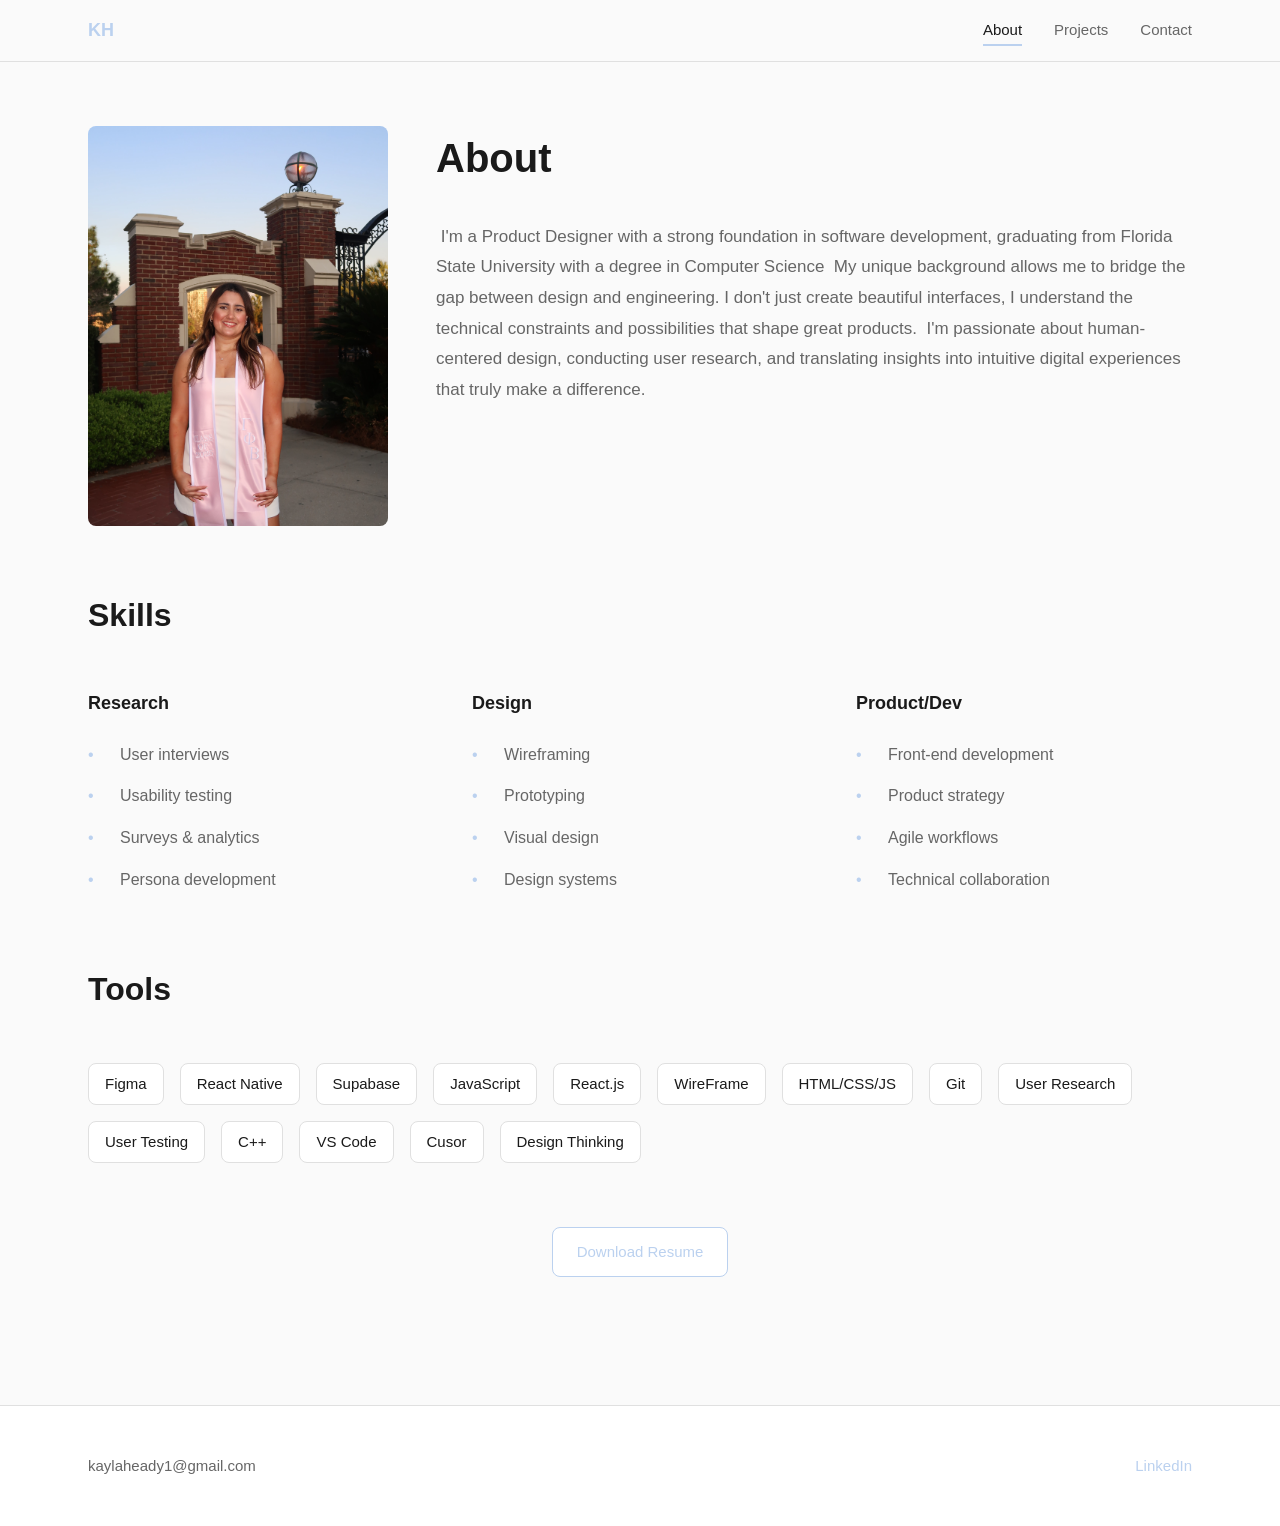
==== commit 57506617: "added some changes" ====
--- a/about.html
+++ b/about.html
@@ -85,9 +85,12 @@
               <span class="tool-chip">WireFrame</span>
               <span class="tool-chip">HTML/CSS/JS</span>
               <span class="tool-chip">Git</span>
-              <span class="tool-chip">Prototype</span>
               <span class="tool-chip">User Research</span>
               <span class="tool-chip">User Testing</span>
+              <span class="tool-chip">C++</span>
+              <span class="tool-chip">VS Code</span>
+              <span class="tool-chip">Cusor</span>
+              <span class="tool-chip">Design Thinking</span>
             </div>
           </div>
 
@@ -105,7 +108,7 @@
         <div class="footer-content">
           <p class="footer-email">kaylaheady1@gmail.com</p>
           <a
-            href="https://linkedin.com/in/kaylaheady"
+            href="https://www.linkedin.com/in/kayla-heady-415b13234/"
             class="footer-link"
             target="_blank"
             rel="noopener noreferrer"
--- a/styles.css
+++ b/styles.css
@@ -43,6 +43,8 @@
   max-width: 100%;
   height: auto;
   display: block;
+  image-rendering: auto;
+  -ms-interpolation-mode: bicubic;
 }
 
 a {
@@ -99,7 +101,7 @@
 .nav-logo {
   font-weight: 600;
   font-size: 1.125rem;
-  color: var(--color-text);
+  color: var(--color-accent);
 }
 
 .nav-links {
@@ -309,10 +311,15 @@
   height: 100%;
   object-fit: cover;
   transition: var(--transition);
+  image-rendering: -webkit-optimize-contrast;
+  image-rendering: auto;
+  backface-visibility: hidden;
+  -webkit-backface-visibility: hidden;
+  transform: translateZ(0);
 }
 
 .project-card:hover .project-card-image img {
-  transform: scale(1.05);
+  transform: scale(1.05) translateZ(0);
 }
 
 .project-card-content {
@@ -427,8 +434,12 @@
 .about-image img {
   width: 100%;
   border-radius: var(--border-radius);
-  aspect-ratio: 1;
+  aspect-ratio: 3 / 4;
   object-fit: cover;
+  image-rendering: -webkit-optimize-contrast;
+  image-rendering: auto;
+  backface-visibility: hidden;
+  -webkit-backface-visibility: hidden;
 }
 
 .about-text p {
@@ -629,6 +640,10 @@
 .case-study-image img {
   width: 100%;
   display: block;
+  image-rendering: -webkit-optimize-contrast;
+  image-rendering: auto;
+  backface-visibility: hidden;
+  -webkit-backface-visibility: hidden;
 }
 
 /* ============================================
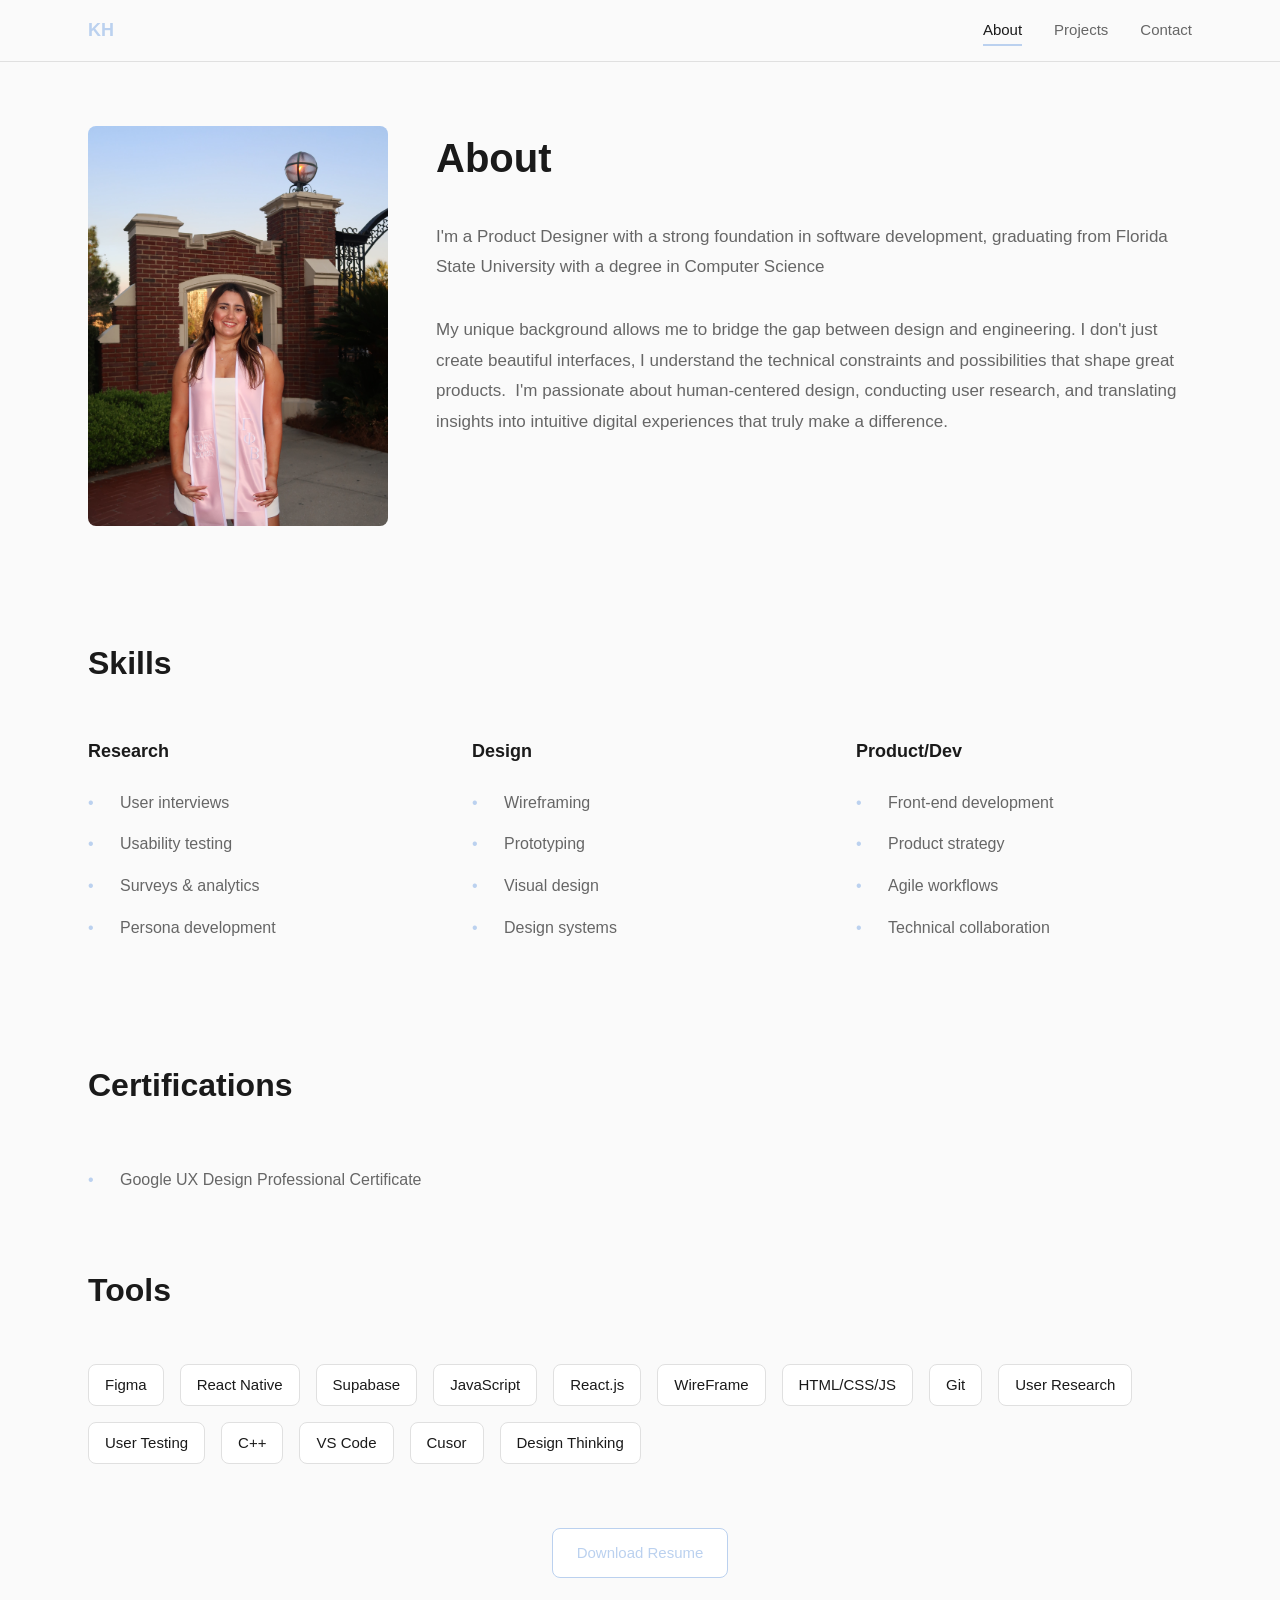
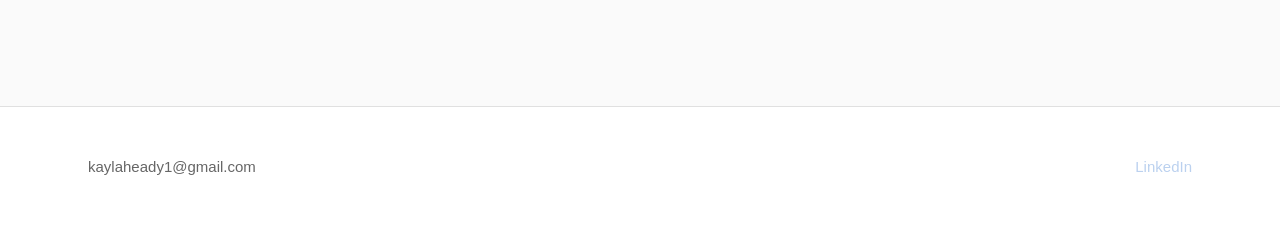
==== commit 4110c7bd: "fixing the case studies" ====
--- a/about.html
+++ b/about.html
@@ -27,16 +27,20 @@
             </div>
             <div class="about-text">
               <h1 class="page-title">About</h1>
+
               <p>
-                ​ I'm a Product Designer with a strong foundation in software
+                I'm a Product Designer with a strong foundation in software
                 development, graduating from Florida State University with a
-                degree in Computer Science ​ My unique background allows me to
-                bridge the gap between design and engineering. I don't just
-                create beautiful interfaces, I understand the technical
-                constraints and possibilities that shape great products. ​ I'm
-                passionate about human-centered design, conducting user
-                research, and translating insights into intuitive digital
-                experiences that truly make a difference.
+                degree in Computer Science
+              </p>
+
+              <p>
+                My unique background allows me to bridge the gap between design
+                and engineering. I don't just create beautiful interfaces, I
+                understand the technical constraints and possibilities that
+                shape great products. ​ I'm passionate about human-centered
+                design, conducting user research, and translating insights into
+                intuitive digital experiences that truly make a difference.
               </p>
             </div>
           </div>
@@ -69,6 +73,17 @@
                   <li>Product strategy</li>
                   <li>Agile workflows</li>
                   <li>Technical collaboration</li>
+                </ul>
+              </div>
+            </div>
+          </div>
+
+          <div class="certifications-section">
+            <h2 class="section-title">Certifications</h2>
+            <div class="skills-grid">
+              <div class="skills-group">
+                <ul class="skills-list">
+                  <li>Google UX Design Professional Certificate</li>
                 </ul>
               </div>
             </div>
--- a/styles.css
+++ b/styles.css
@@ -450,8 +450,19 @@
 }
 
 .skills-section,
+.certifications-section,
 .tools-section {
   margin-bottom: var(--spacing-xl);
+}
+
+.skills-section {
+  padding-top: var(--spacing-lg);
+  margin-top: var(--spacing-lg);
+}
+
+.certifications-section {
+  padding-top: var(--spacing-lg);
+  margin-top: var(--spacing-lg);
 }
 
 .skills-grid {
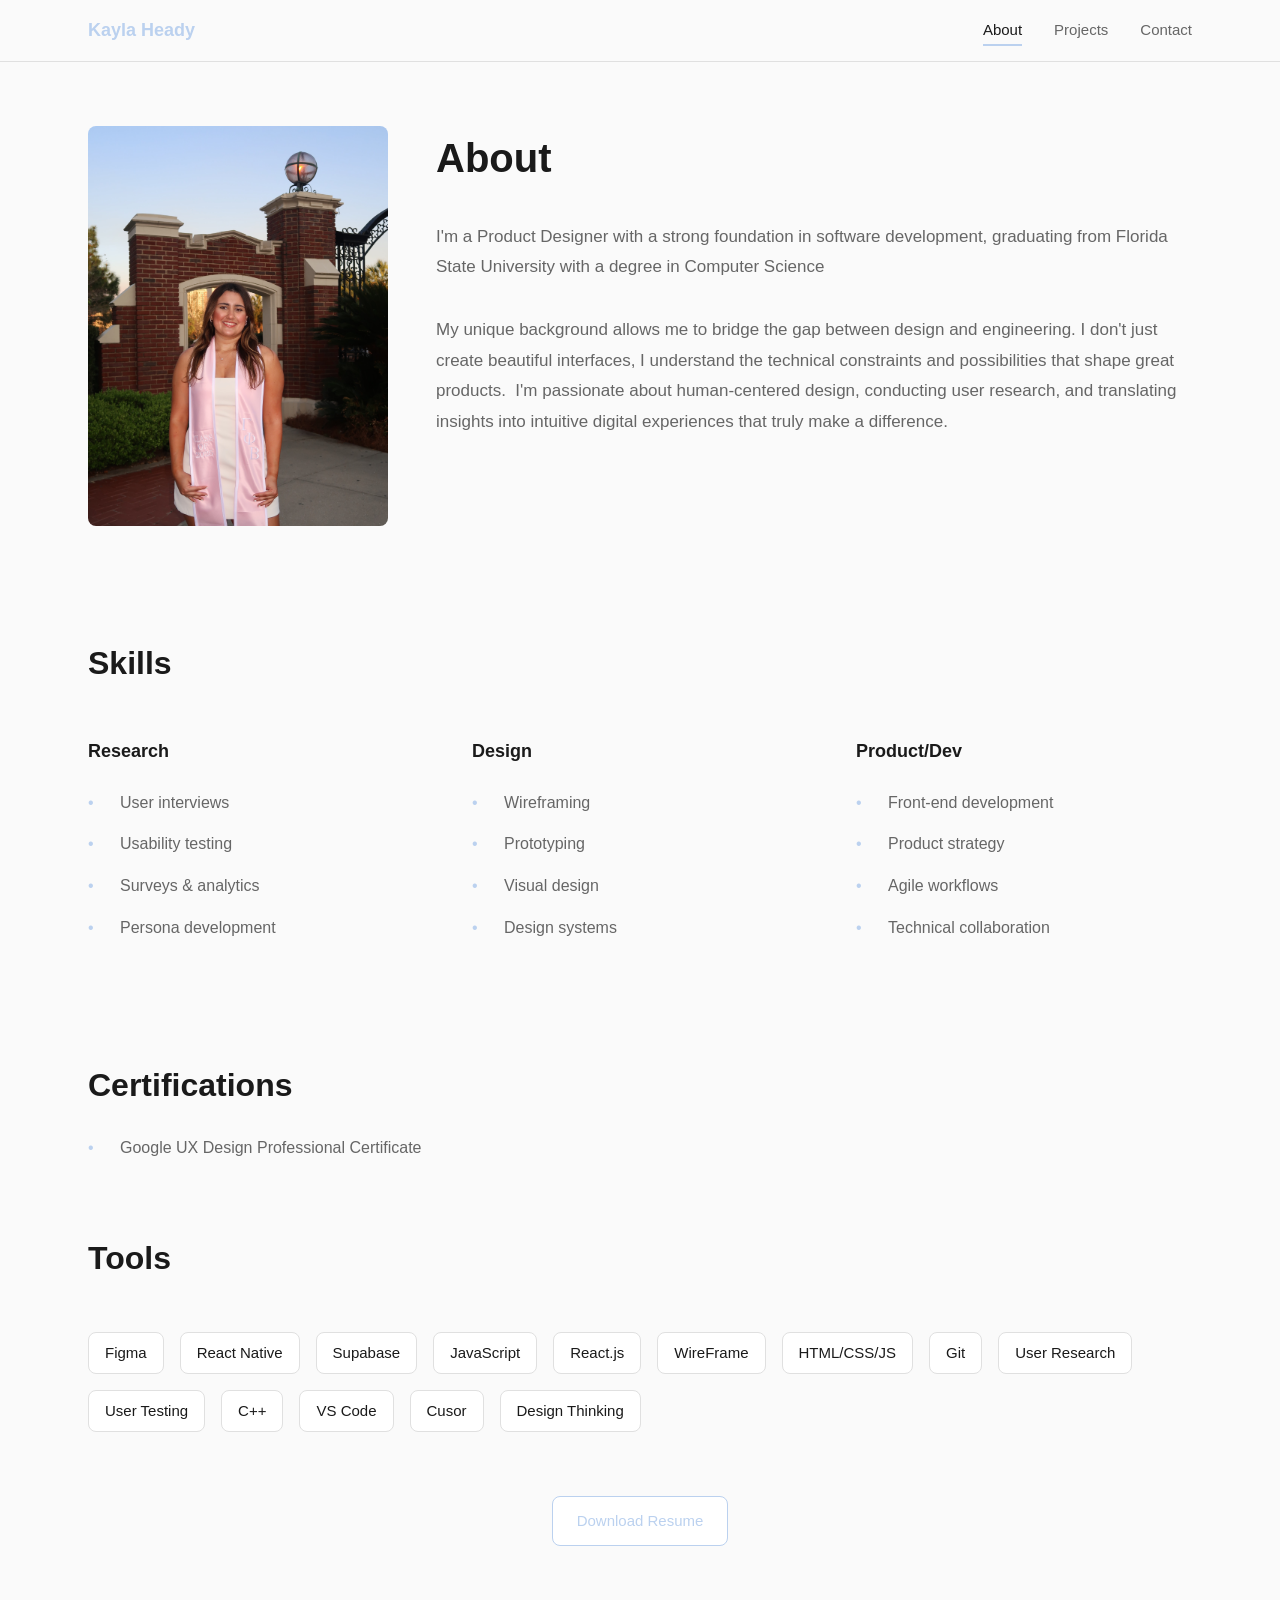
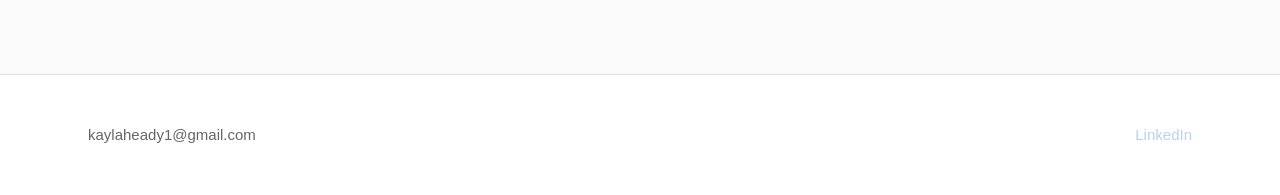
==== commit 5e7f710e: "backround change" ====
--- a/about.html
+++ b/about.html
@@ -9,7 +9,7 @@
   <body>
     <nav class="nav">
       <div class="nav-container">
-        <a href="index.html" class="nav-logo">KH</a>
+        <a href="index.html" class="nav-logo">Kayla Heady</a>
         <div class="nav-links">
           <a href="about.html" class="active">About</a>
           <a href="work.html">Projects</a>
--- a/styles.css
+++ b/styles.css
@@ -182,13 +182,7 @@
   align-items: center;
   justify-content: center;
   position: relative;
-  /* Background image with gradient fallback */
-  background-image: url("assets/img/hero-background.jpg"),
-    radial-gradient(ellipse at center, #bbd1ef 0%, #ffffff 70%);
-  background-size: cover, cover;
-  background-position: center, center;
-  background-repeat: no-repeat, no-repeat;
-  background-attachment: fixed, fixed;
+  background: linear-gradient(to bottom, #ffffff 0%, #bbd1ef 100%);
 }
 
 @media (min-width: 768px) {
@@ -224,6 +218,10 @@
   margin-right: auto;
 }
 
+.hero .container > .hero-subtitle:first-of-type {
+  margin-top: var(--spacing-xl);
+}
+
 @media (min-width: 768px) {
   .hero-subtitle {
     font-size: 1.5rem;
@@ -243,6 +241,14 @@
 
 section {
   padding: var(--spacing-xl) 0;
+}
+
+/* Featured Work: curved top */
+.featured-work {
+  background-color: var(--color-card-bg);
+  border-radius: 4rem 4rem 0 0;
+  overflow: hidden;
+  padding-top: calc(var(--spacing-xl) + 2rem);
 }
 
 .section-title {
@@ -465,6 +471,15 @@
   margin-top: var(--spacing-lg);
 }
 
+.certifications-section .section-title {
+  margin-bottom: var(--spacing-sm);
+}
+
+.certifications-section .skills-grid {
+  gap: var(--spacing-sm);
+  margin-bottom: var(--spacing-md);
+}
+
 .skills-grid {
   display: grid;
   grid-template-columns: 1fr;
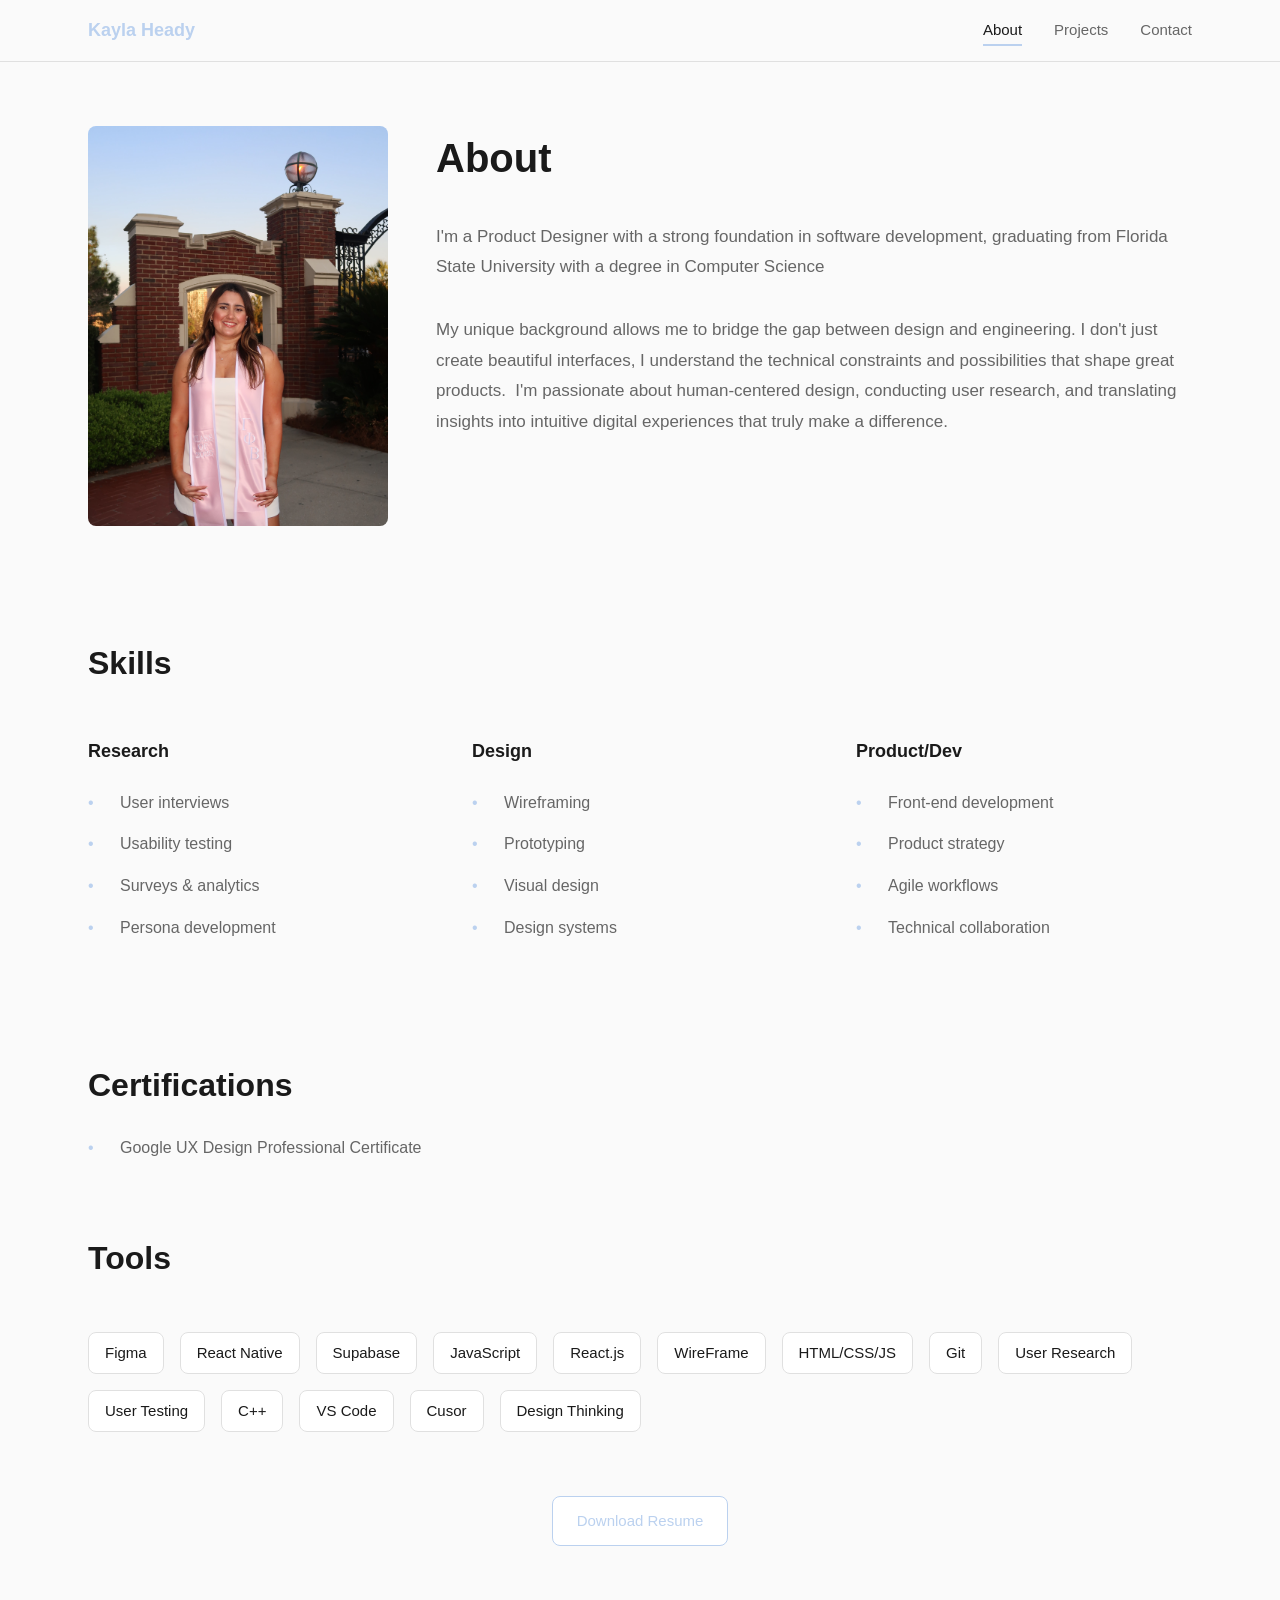
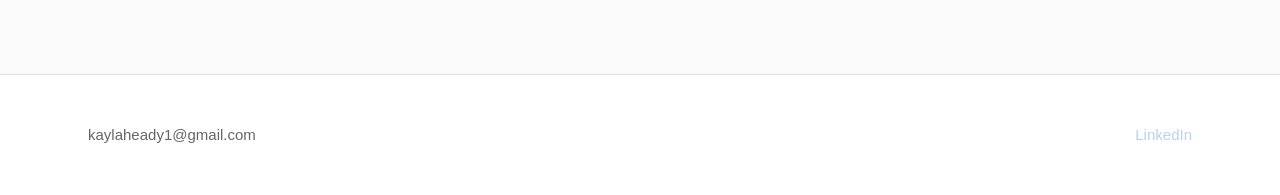
==== commit 2cb9f8d9: "fixed backround" ====
--- a/about.html
+++ b/about.html
@@ -5,6 +5,7 @@
     <meta name="viewport" content="width=device-width, initial-scale=1.0" />
     <title>About — Kayla Heady</title>
     <link rel="stylesheet" href="styles.css" />
+    <link rel="stylesheet" href="https://unpkg.com/aos@2.3.1/dist/aos.css" />
   </head>
   <body>
     <nav class="nav">
@@ -19,7 +20,7 @@
     </nav>
 
     <main>
-      <section class="about-page">
+      <section class="about-page" data-aos="fade-up">
         <div class="container">
           <div class="about-content">
             <div class="about-image">
@@ -133,6 +134,7 @@
       </div>
     </footer>
 
+    <script src="https://unpkg.com/aos@2.3.1/dist/aos.js"></script>
     <script src="script.js"></script>
   </body>
 </html>
--- a/styles.css
+++ b/styles.css
@@ -31,8 +31,9 @@
 }
 
 body {
-  font-family: -apple-system, BlinkMacSystemFont, "Segoe UI", Roboto,
-    "Helvetica Neue", Arial, sans-serif;
+  font-family:
+    -apple-system, BlinkMacSystemFont, "Segoe UI", Roboto, "Helvetica Neue",
+    Arial, sans-serif;
   line-height: 1.6;
   color: var(--color-text);
   background-color: var(--color-bg);
@@ -182,7 +183,19 @@
   align-items: center;
   justify-content: center;
   position: relative;
-  background: linear-gradient(to bottom, #ffffff 0%, #bbd1ef 100%);
+  background: #ffffff;
+}
+
+.hero-bg-shape {
+  position: absolute;
+  inset: 0;
+  z-index: 0;
+  border-radius: 0;
+  background: url("assets/img/hero-background.png") center center / cover
+    no-repeat;
+  box-shadow:
+    0 8px 32px rgba(0, 0, 0, 0.08),
+    0 2px 8px rgba(0, 0, 0, 0.04);
 }
 
 @media (min-width: 768px) {
@@ -220,6 +233,7 @@
 
 .hero .container > .hero-subtitle:first-of-type {
   margin-top: var(--spacing-xl);
+  margin-bottom: var(--spacing-sm);
 }
 
 @media (min-width: 768px) {
@@ -243,12 +257,9 @@
   padding: var(--spacing-xl) 0;
 }
 
-/* Featured Work: curved top */
 .featured-work {
   background-color: var(--color-card-bg);
-  border-radius: 4rem 4rem 0 0;
-  overflow: hidden;
-  padding-top: calc(var(--spacing-xl) + 2rem);
+  padding-top: var(--spacing-xl);
 }
 
 .section-title {
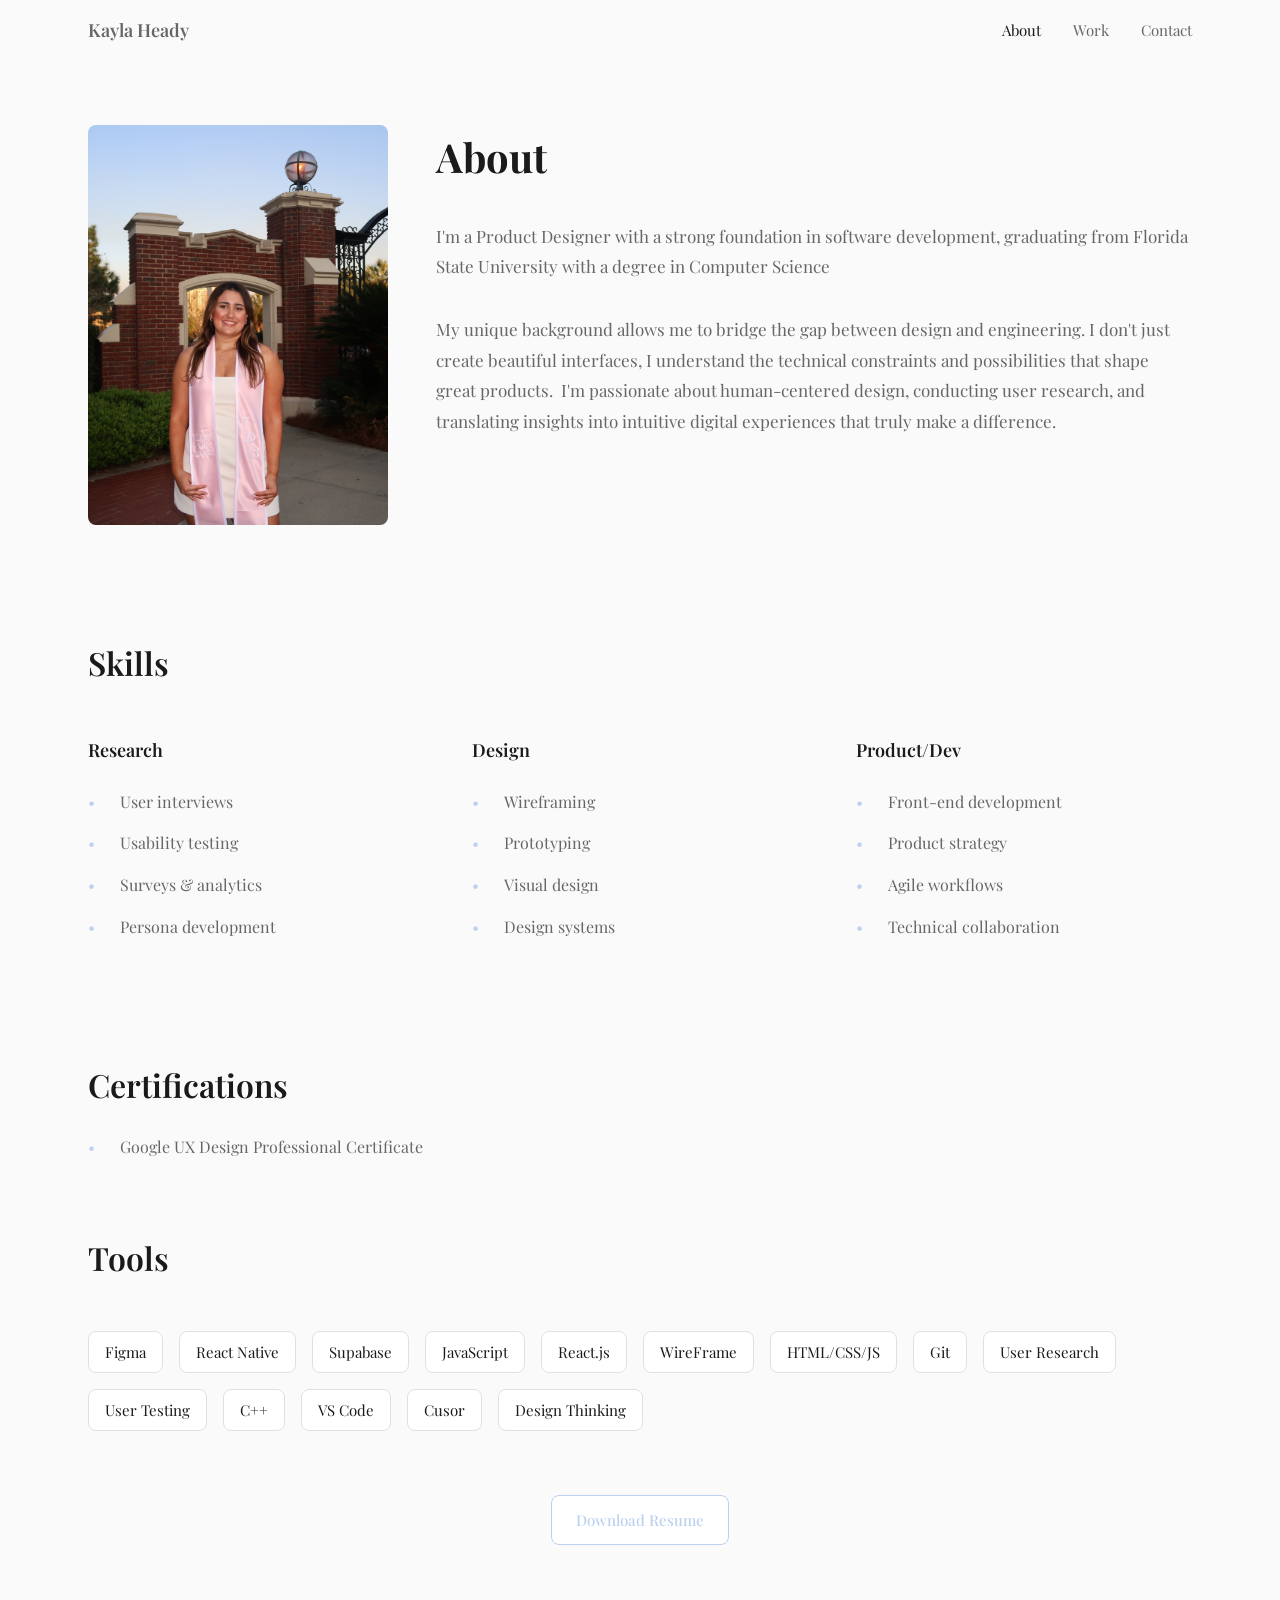
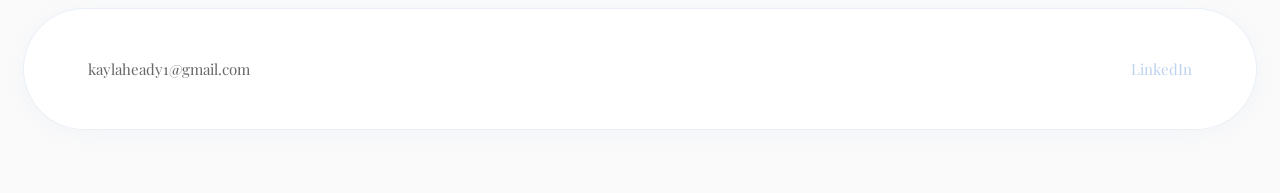
==== commit d9f1a848: "case study refresh" ====
--- a/about.html
+++ b/about.html
@@ -13,7 +13,7 @@
         <a href="index.html" class="nav-logo">Kayla Heady</a>
         <div class="nav-links">
           <a href="about.html" class="active">About</a>
-          <a href="work.html">Projects</a>
+          <a href="work.html">Work</a>
           <a href="contact.html">Contact</a>
         </div>
       </div>
--- a/styles.css
+++ b/styles.css
@@ -1,3 +1,6 @@
+@import url("https://fonts.googleapis.com/css2?family=Playfair+Display:ital,wght@0,400;0,600;0,700;1,400&display=swap");
+@import url("https://fonts.googleapis.com/css2?family=Quicksand:wght@400;500;600;700&display=swap");
+
 /* ============================================
    GLOBAL DESIGN SYSTEM
    ============================================ */
@@ -31,9 +34,7 @@
 }
 
 body {
-  font-family:
-    -apple-system, BlinkMacSystemFont, "Segoe UI", Roboto, "Helvetica Neue",
-    Arial, sans-serif;
+  font-family: "Playfair Display", serif;
   line-height: 1.6;
   color: var(--color-text);
   background-color: var(--color-bg);
@@ -79,7 +80,6 @@
   top: 0;
   background-color: rgba(250, 250, 250, 0.95);
   backdrop-filter: blur(10px);
-  border-bottom: 1px solid var(--color-border);
   z-index: 1000;
   padding: var(--spacing-sm) 0;
 }
@@ -100,9 +100,10 @@
 }
 
 .nav-logo {
+  font-family: "Playfair Display", serif;
   font-weight: 600;
   font-size: 1.125rem;
-  color: var(--color-accent);
+  color: var(--color-text-light);
 }
 
 .nav-links {
@@ -121,15 +122,6 @@
   color: var(--color-text);
 }
 
-.nav-links a.active::after {
-  content: "";
-  position: absolute;
-  bottom: -4px;
-  left: 0;
-  right: 0;
-  height: 2px;
-  background-color: var(--color-accent);
-}
 
 /* ============================================
    BUTTONS
@@ -177,6 +169,7 @@
 
 .hero {
   padding: var(--spacing-xl) 0;
+  margin-bottom: 4rem;
   text-align: center;
   min-height: 80vh;
   display: flex;
@@ -184,13 +177,15 @@
   justify-content: center;
   position: relative;
   background: #ffffff;
+  border-radius: 0 0 4rem 4rem;
+  overflow: hidden;
 }
 
 .hero-bg-shape {
   position: absolute;
-  inset: 0;
+  inset: 2%;
   z-index: 0;
-  border-radius: 0;
+  border-radius: 2rem 2rem 4rem 4rem;
   background: url("assets/img/hero-background.png") center center / cover
     no-repeat;
   box-shadow:
@@ -210,19 +205,64 @@
 }
 
 .hero-title {
-  font-size: 3rem;
+  font-family: "Playfair Display", serif;
+  font-size: clamp(3.5rem, 10vw, 6.5rem);
   font-weight: 700;
   margin-bottom: var(--spacing-sm);
   line-height: 1.2;
 }
 
+/* Typewriter name animation */
+.hero-title .letter {
+  opacity: 0;
+  transform: translateY(6px);
+  transition: opacity 0.25s ease, transform 0.25s ease;
+}
+.hero-title .letter.visible {
+  opacity: 1;
+  transform: translateY(0);
+}
+.hero-title .cursor {
+  display: inline-block;
+  width: 3px;
+  height: 1.05em;
+  margin-left: 2px;
+  vertical-align: middle;
+  transform: translateY(-6px);
+  background-color: currentColor;
+  border-radius: 1px;
+  animation: blink 0.85s step-end infinite;
+}
+.hero-title .cursor.done {
+  animation: cursorFadeOut 0.6s ease 1.2s both;
+}
+@keyframes blink {
+  50% { opacity: 0; }
+}
+@keyframes cursorFadeOut {
+  to { opacity: 0; }
+}
+
+#heroDesc,
+#heroActions {
+  opacity: 0;
+  transform: translateY(10px);
+  transition: opacity 0.4s ease, transform 0.4s ease;
+}
+#heroDesc.hero-revealed,
+#heroActions.hero-revealed {
+  opacity: 1;
+  transform: translateY(0);
+}
+
 @media (min-width: 768px) {
   .hero-title {
-    font-size: 4rem;
+    font-size: 5rem;
   }
 }
 
 .hero-subtitle {
+  font-family: "Playfair Display", serif;
   font-size: 1.25rem;
   color: var(--color-text-light);
   margin-bottom: var(--spacing-lg);
@@ -249,6 +289,12 @@
   flex-wrap: wrap;
 }
 
+.hero-cta .btn {
+  min-width: 10rem;
+  text-align: center;
+  box-sizing: border-box;
+}
+
 /* ============================================
    SECTIONS
    ============================================ */
@@ -257,16 +303,26 @@
   padding: var(--spacing-xl) 0;
 }
 
+/* Featured Work: arched top and bottom (matches hero bottom curve) */
 .featured-work {
   background-color: var(--color-card-bg);
-  padding-top: var(--spacing-xl);
+  border-radius: 4rem;
+  overflow: visible;
+  margin: -1px 1.5rem 1.5rem;
+  padding-top: calc(var(--spacing-xl) + 3rem);
+  box-shadow:
+    0 -8px 32px rgba(187, 209, 239, 0.35),
+    0 4px 24px rgba(187, 209, 239, 0.12),
+    0 0 0 1px rgba(187, 209, 239, 0.2);
 }
 
 .section-title {
+  font-family: "Playfair Display", serif;
   font-size: 2rem;
   font-weight: 600;
   margin-bottom: var(--spacing-lg);
 }
+
 
 .page-title {
   font-size: 2.5rem;
@@ -345,6 +401,7 @@
 
 .project-card-title {
   font-size: 1.25rem;
+  font-family: "Playfair Display", serif;
   font-weight: 600;
   margin-bottom: var(--spacing-xs);
   color: var(--color-text);
@@ -406,7 +463,11 @@
 
 .about-teaser {
   background-color: var(--color-card-bg);
-  border-top: 1px solid var(--color-border);
+  border-radius: 4rem;
+  margin: 0 1.5rem 1.5rem;
+  box-shadow:
+    0 4px 24px rgba(187, 209, 239, 0.12),
+    0 0 0 1px rgba(187, 209, 239, 0.2);
 }
 
 .about-teaser-text {
@@ -414,6 +475,7 @@
   color: var(--color-text-light);
   max-width: 700px;
   margin-bottom: var(--spacing-md);
+  font-family: "Playfair Display", serif;
 }
 
 .link-arrow {
@@ -576,6 +638,20 @@
     opacity: 1;
     transform: translateY(0);
   }
+}
+
+.case-study-hero-image {
+  width: 100%;
+  margin-bottom: var(--spacing-xl);
+  border-radius: var(--border-radius);
+  overflow: hidden;
+  border: 1px solid var(--color-border);
+}
+
+.case-study-hero-image img {
+  width: 100%;
+  display: block;
+  vertical-align: middle;
 }
 
 .case-study-header {
@@ -717,7 +793,7 @@
   border: 1px solid var(--color-border);
   border-radius: var(--border-radius);
   font-size: 1rem;
-  font-family: inherit;
+  font-family: "Playfair Display", serif;
   background-color: var(--color-card-bg);
   color: var(--color-text);
   transition: var(--transition);
@@ -752,9 +828,12 @@
 
 .footer {
   background-color: var(--color-card-bg);
-  border-top: 1px solid var(--color-border);
+  border-radius: 4rem;
   padding: var(--spacing-lg) 0;
-  margin-top: var(--spacing-xl);
+  margin: 0 1.5rem var(--spacing-xl);
+  box-shadow:
+    0 4px 24px rgba(187, 209, 239, 0.12),
+    0 0 0 1px rgba(187, 209, 239, 0.2);
 }
 
 .footer-content {
@@ -793,7 +872,7 @@
   }
 
   .hero-title {
-    font-size: 2.5rem;
+    font-size: 3rem;
   }
 
   .hero-subtitle {
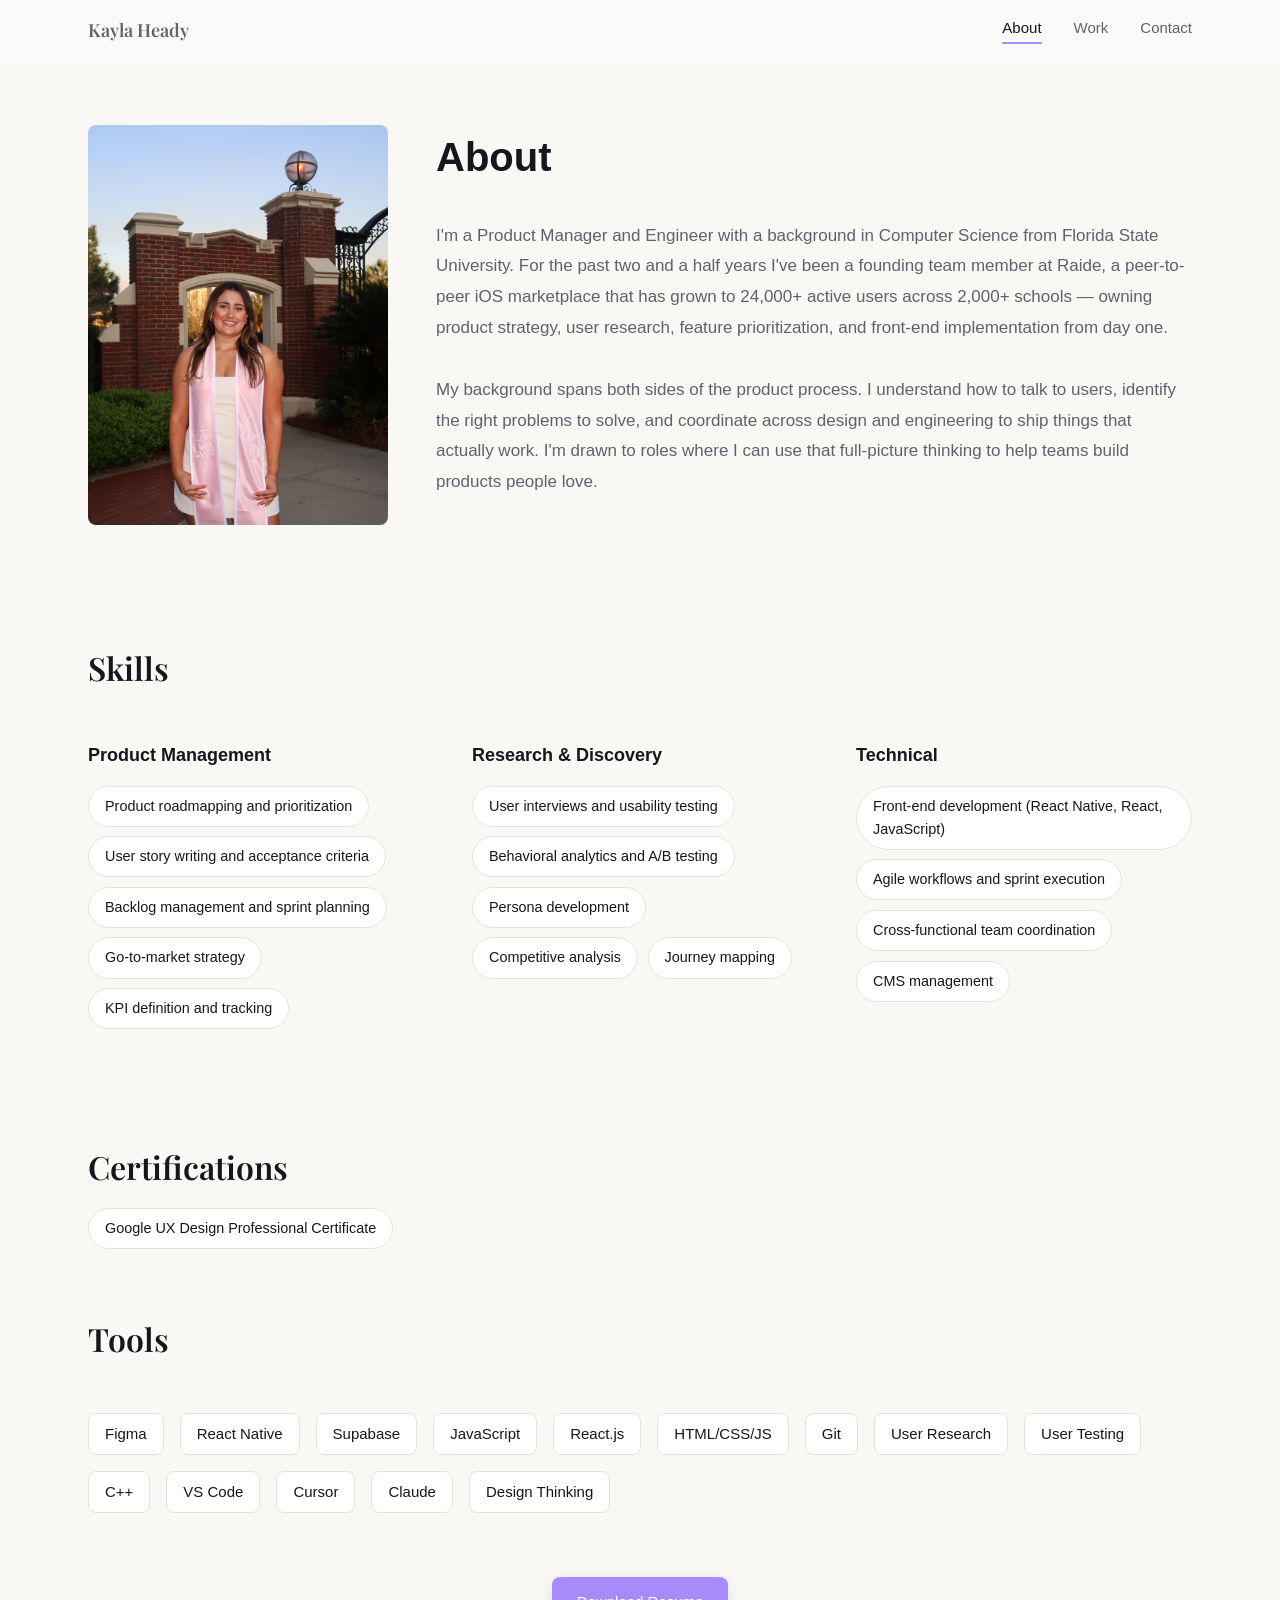
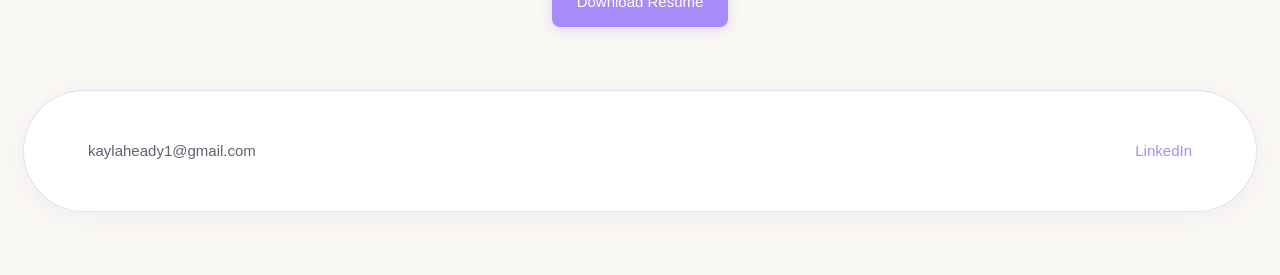
==== commit 7e0b5288: "redesigned the whole website and added purple" ====
--- a/about.html
+++ b/about.html
@@ -30,18 +30,12 @@
               <h1 class="page-title">About</h1>
 
               <p>
-                I'm a Product Designer with a strong foundation in software
-                development, graduating from Florida State University with a
-                degree in Computer Science
+               I'm a Product Manager and Engineer with a background in Computer Science from Florida State University. For the past two and a half years I've been a founding team member at Raide, a peer-to-peer iOS marketplace that has grown to 24,000+ active users across 2,000+ schools — owning product strategy, user research, feature prioritization, and front-end implementation from day one.
               </p>
 
               <p>
-                My unique background allows me to bridge the gap between design
-                and engineering. I don't just create beautiful interfaces, I
-                understand the technical constraints and possibilities that
-                shape great products. ​ I'm passionate about human-centered
-                design, conducting user research, and translating insights into
-                intuitive digital experiences that truly make a difference.
+                My background spans both sides of the product process. I understand how to talk to users, identify the right problems to solve, and coordinate across design and engineering to ship things that actually work. I'm drawn to roles where I can use that full-picture thinking to help teams build products people love.
+               
               </p>
             </div>
           </div>
@@ -50,30 +44,32 @@
             <h2 class="section-title">Skills</h2>
             <div class="skills-grid">
               <div class="skills-group">
-                <h3 class="skills-group-title">Research</h3>
+                <h3 class="skills-group-title">Product Management</h3>
                 <ul class="skills-list">
-                  <li>User interviews</li>
-                  <li>Usability testing</li>
-                  <li>Surveys & analytics</li>
-                  <li>Persona development</li>
+                  <li>Product roadmapping and prioritization</li>
+                  <li>User story writing and acceptance criteria</li>
+                  <li>Backlog management and sprint planning</li>
+                  <li>Go-to-market strategy</li>
+                  <li>KPI definition and tracking</li>
                 </ul>
               </div>
               <div class="skills-group">
-                <h3 class="skills-group-title">Design</h3>
+                <h3 class="skills-group-title">Research & Discovery</h3>
                 <ul class="skills-list">
-                  <li>Wireframing</li>
-                  <li>Prototyping</li>
-                  <li>Visual design</li>
-                  <li>Design systems</li>
+                  <li>User interviews and usability testing</li>
+                  <li>Behavioral analytics and A/B testing</li>
+                  <li>Persona development</li>
+                  <li>Competitive analysis</li>
+                  <li>Journey mapping</li>
                 </ul>
               </div>
               <div class="skills-group">
-                <h3 class="skills-group-title">Product/Dev</h3>
+                <h3 class="skills-group-title">Technical</h3>
                 <ul class="skills-list">
-                  <li>Front-end development</li>
-                  <li>Product strategy</li>
-                  <li>Agile workflows</li>
-                  <li>Technical collaboration</li>
+                  <li>Front-end development (React Native, React, JavaScript)</li>
+                  <li>Agile workflows and sprint execution</li>
+                  <li>Cross-functional team coordination</li>
+                  <li>CMS management</li>
                 </ul>
               </div>
             </div>
@@ -98,20 +94,20 @@
               <span class="tool-chip">Supabase</span>
               <span class="tool-chip">JavaScript</span>
               <span class="tool-chip">React.js</span>
-              <span class="tool-chip">WireFrame</span>
               <span class="tool-chip">HTML/CSS/JS</span>
               <span class="tool-chip">Git</span>
               <span class="tool-chip">User Research</span>
               <span class="tool-chip">User Testing</span>
               <span class="tool-chip">C++</span>
               <span class="tool-chip">VS Code</span>
-              <span class="tool-chip">Cusor</span>
+              <span class="tool-chip">Cursor</span>
+              <span class="tool-chip">Claude</span>
               <span class="tool-chip">Design Thinking</span>
             </div>
           </div>
 
           <div class="resume-section">
-            <a href="assets/resume.pdf" class="btn btn-primary" download
+            <a href="assets/kaylaheady-resume.pdf" class="btn btn-primary" download
               >Download Resume</a
             >
           </div>
--- a/styles.css
+++ b/styles.css
@@ -6,12 +6,13 @@
    ============================================ */
 
 :root {
-  --color-bg: #fafafa;
-  --color-text: #1a1a1a;
-  --color-text-light: #666;
-  --color-accent: #bbd1ef;
-  --color-accent-hover: #9bb8d9;
-  --color-border: #e0e0e0;
+  --color-bg: #faf8f4;
+  --color-text: #17161d;
+  --color-text-light: #63606e;
+  --color-accent: #a78bfa;
+  --color-accent-2: #ff8a65;
+  --color-accent-hover: #8f6ff5;
+  --color-border: #e6e1da;
   --color-card-bg: #ffffff;
   --max-width: 1200px;
   --spacing-xs: 0.5rem;
@@ -21,6 +22,8 @@
   --spacing-xl: 4rem;
   --border-radius: 8px;
   --transition: all 0.3s ease;
+  --font-display: "Playfair Display", serif;
+  --font-body: "Quicksand", sans-serif;
 }
 
 * {
@@ -34,7 +37,7 @@
 }
 
 body {
-  font-family: "Playfair Display", serif;
+  font-family: var(--font-body);
   line-height: 1.6;
   color: var(--color-text);
   background-color: var(--color-bg);
@@ -120,6 +123,27 @@
 .nav-links a:hover,
 .nav-links a.active {
   color: var(--color-text);
+}
+
+.nav-links a {
+  padding-bottom: 4px;
+}
+
+.nav-links a::after {
+  content: "";
+  position: absolute;
+  left: 0;
+  bottom: 0;
+  width: 0;
+  height: 2px;
+  background: var(--color-accent);
+  border-radius: 2px;
+  transition: width 0.3s ease;
+}
+
+.nav-links a:hover::after,
+.nav-links a.active::after {
+  width: 100%;
 }
 
 
@@ -140,16 +164,16 @@
 }
 
 .btn-primary {
-  background-color: white;
-  color: var(--color-accent);
-  border: 1px solid var(--color-accent);
+  background: var(--color-accent);
+  color: white;
+  border: 1px solid transparent;
+  box-shadow: 0 4px 14px rgba(167, 139, 250, 0.28);
 }
 
 .btn-primary:hover {
-  background-color: var(--color-accent);
-  color: white;
+  background: var(--color-accent-hover);
   transform: translateY(-2px);
-  box-shadow: 0 4px 12px rgba(187, 209, 239, 0.3);
+  box-shadow: 0 8px 24px rgba(167, 139, 250, 0.38);
 }
 
 .btn-secondary {
@@ -159,8 +183,11 @@
 }
 
 .btn-secondary:hover {
-  background-color: var(--color-accent);
+  background: var(--color-accent);
   color: white;
+  border-color: transparent;
+  transform: translateY(-2px);
+  box-shadow: 0 8px 24px rgba(167, 139, 250, 0.3);
 }
 
 /* ============================================
@@ -186,11 +213,59 @@
   inset: 2%;
   z-index: 0;
   border-radius: 2rem 2rem 4rem 4rem;
-  background: url("assets/img/hero-background.png") center center / cover
-    no-repeat;
+  background:
+    radial-gradient(circle at 15% 20%, rgba(167, 139, 250, 0.16), transparent 45%),
+    radial-gradient(circle at 85% 15%, rgba(255, 138, 101, 0.16), transparent 45%),
+    radial-gradient(circle at 50% 90%, rgba(167, 139, 250, 0.12), transparent 55%),
+    #ffffff;
+  overflow: hidden;
   box-shadow:
     0 8px 32px rgba(0, 0, 0, 0.08),
     0 2px 8px rgba(0, 0, 0, 0.04);
+}
+
+.hero-bg-shape::before,
+.hero-bg-shape::after {
+  content: "";
+  position: absolute;
+  border-radius: 50%;
+  filter: blur(2px);
+  opacity: 0.5;
+  animation: blobDrift 16s ease-in-out infinite;
+}
+
+.hero-bg-shape::before {
+  width: 22rem;
+  height: 22rem;
+  top: -6rem;
+  left: -6rem;
+  background: radial-gradient(circle, rgba(167, 139, 250, 0.35), transparent 70%);
+}
+
+.hero-bg-shape::after {
+  width: 18rem;
+  height: 18rem;
+  bottom: -5rem;
+  right: -4rem;
+  background: radial-gradient(circle, rgba(255, 138, 101, 0.32), transparent 70%);
+  animation-delay: -8s;
+}
+
+@keyframes blobDrift {
+  0%,
+  100% {
+    transform: translate(0, 0) scale(1);
+  }
+  50% {
+    transform: translate(2rem, 1.5rem) scale(1.08);
+  }
+}
+
+@media (prefers-reduced-motion: reduce) {
+  .hero-bg-shape::before,
+  .hero-bg-shape::after {
+    animation: none;
+  }
 }
 
 @media (min-width: 768px) {
@@ -311,9 +386,9 @@
   margin: -1px 1.5rem 1.5rem;
   padding-top: calc(var(--spacing-xl) + 3rem);
   box-shadow:
-    0 -8px 32px rgba(187, 209, 239, 0.35),
-    0 4px 24px rgba(187, 209, 239, 0.12),
-    0 0 0 1px rgba(187, 209, 239, 0.2);
+    0 -8px 32px rgba(167, 139, 250, 0.18),
+    0 4px 24px rgba(167, 139, 250, 0.08),
+    0 0 0 1px rgba(167, 139, 250, 0.14);
 }
 
 .section-title {
@@ -353,6 +428,7 @@
 }
 
 .project-card {
+  position: relative;
   background-color: var(--color-card-bg);
   border-radius: var(--border-radius);
   overflow: hidden;
@@ -363,9 +439,27 @@
   transform: translateY(0);
 }
 
+.project-card::before {
+  content: "";
+  position: absolute;
+  top: 0;
+  left: 0;
+  right: 0;
+  height: 3px;
+  background: var(--color-accent);
+  transform: scaleX(0);
+  transform-origin: left;
+  transition: transform 0.35s ease;
+  z-index: 1;
+}
+
+.project-card:hover::before {
+  transform: scaleX(1);
+}
+
 .project-card:hover {
   transform: translateY(-4px);
-  box-shadow: 0 8px 24px rgba(0, 0, 0, 0.1);
+  box-shadow: 0 12px 28px rgba(167, 139, 250, 0.16);
 }
 
 .project-card.hidden {
@@ -422,10 +516,12 @@
 .tag {
   display: inline-block;
   padding: 0.25rem 0.75rem;
-  background-color: var(--color-bg);
+  background: rgba(167, 139, 250, 0.12);
+  border: 1px solid rgba(167, 139, 250, 0.18);
   border-radius: 20px;
   font-size: 0.8125rem;
-  color: var(--color-text-light);
+  font-weight: 500;
+  color: var(--color-accent-hover);
 }
 
 /* ============================================
@@ -452,9 +548,9 @@
 
 .filter-btn:hover,
 .filter-btn.active {
-  background-color: var(--color-accent);
+  background: var(--color-accent);
   color: white;
-  border-color: var(--color-accent);
+  border-color: transparent;
 }
 
 /* ============================================
@@ -466,8 +562,8 @@
   border-radius: 4rem;
   margin: 0 1.5rem 1.5rem;
   box-shadow:
-    0 4px 24px rgba(187, 209, 239, 0.12),
-    0 0 0 1px rgba(187, 209, 239, 0.2);
+    0 4px 24px rgba(167, 139, 250, 0.12),
+    0 0 0 1px rgba(167, 139, 250, 0.2);
 }
 
 .about-teaser-text {
@@ -573,20 +669,27 @@
 
 .skills-list {
   list-style: none;
+  display: flex;
+  flex-wrap: wrap;
+  gap: 0.6rem;
 }
 
 .skills-list li {
-  padding: var(--spacing-xs) 0;
-  color: var(--color-text-light);
+  padding: 0.5rem 1rem;
+  color: var(--color-text);
   position: relative;
-  padding-left: var(--spacing-md);
-}
-
-.skills-list li::before {
-  content: "•";
-  position: absolute;
-  left: 0;
-  color: var(--color-accent);
+  background: var(--color-card-bg);
+  border: 1px solid var(--color-border);
+  border-radius: 999px;
+  font-size: 0.9rem;
+  transition: var(--transition);
+}
+
+.skills-list li:hover {
+  background: var(--color-accent);
+  color: white;
+  border-color: transparent;
+  transform: translateY(-2px);
 }
 
 .tools-chips {
@@ -743,6 +846,61 @@
   margin: 0;
 }
 
+.callout-box ul {
+  margin: 0;
+  padding-left: var(--spacing-md);
+}
+
+.callout-box li {
+  margin-bottom: var(--spacing-xs);
+}
+
+.callout-box li:last-child {
+  margin-bottom: 0;
+}
+
+/* Outcome metrics – horizontal cards (value on top, label below) */
+.outcome-metrics--cards {
+  display: grid;
+  grid-template-columns: repeat(3, 1fr);
+  gap: var(--spacing-lg);
+  margin: var(--spacing-md) 0;
+}
+
+.outcome-metric-card {
+  text-align: center;
+  padding: var(--spacing-lg);
+  background-color: var(--color-card-bg);
+  border-radius: var(--border-radius);
+  border: 1px solid var(--color-border);
+  transition: var(--transition);
+}
+
+.outcome-metric-card:hover {
+  transform: translateY(-4px);
+  box-shadow: 0 12px 28px rgba(167, 139, 250, 0.14);
+}
+
+.outcome-metric-value {
+  font-size: 2.5rem;
+  font-weight: 700;
+  line-height: 1.2;
+  margin-bottom: var(--spacing-xs);
+  color: var(--color-accent);
+}
+
+.outcome-metric-label {
+  font-size: 1rem;
+  color: var(--color-text-light);
+  line-height: 1.4;
+}
+
+@media (max-width: 767px) {
+  .outcome-metrics--cards {
+    grid-template-columns: 1fr;
+  }
+}
+
 .case-study-image {
   width: 100%;
   margin: var(--spacing-md) 0;
@@ -773,27 +931,39 @@
 .contact-form {
   max-width: 600px;
   margin-bottom: var(--spacing-xl);
+  background: var(--color-card-bg);
+  border: 1px solid var(--color-border);
+  border-radius: 1.5rem;
+  padding: var(--spacing-lg);
+  box-shadow: 0 4px 24px rgba(167, 139, 250, 0.08);
 }
 
 .form-group {
-  margin-bottom: var(--spacing-md);
+  position: relative;
+  margin-bottom: var(--spacing-lg);
 }
 
 .form-group label {
-  display: block;
-  margin-bottom: var(--spacing-xs);
+  position: absolute;
+  left: 0.9rem;
+  top: 0.85rem;
+  padding: 0 0.3rem;
+  background: var(--color-card-bg);
   font-weight: 500;
-  color: var(--color-text);
+  font-size: 1rem;
+  color: var(--color-text-light);
+  pointer-events: none;
+  transition: all 0.2s ease;
 }
 
 .form-group input,
 .form-group textarea {
   width: 100%;
-  padding: 0.75rem;
+  padding: 0.85rem 0.9rem;
   border: 1px solid var(--color-border);
   border-radius: var(--border-radius);
   font-size: 1rem;
-  font-family: "Playfair Display", serif;
+  font-family: var(--font-body);
   background-color: var(--color-card-bg);
   color: var(--color-text);
   transition: var(--transition);
@@ -803,7 +973,18 @@
 .form-group textarea:focus {
   outline: none;
   border-color: var(--color-accent);
-  box-shadow: 0 0 0 3px rgba(187, 209, 239, 0.1);
+  box-shadow: 0 0 0 3px rgba(167, 139, 250, 0.1);
+}
+
+.form-group:has(input:focus) label,
+.form-group:has(input:valid) label,
+.form-group:has(textarea:focus) label,
+.form-group:has(textarea:valid) label {
+  top: -0.6rem;
+  left: 0.7rem;
+  font-size: 0.75rem;
+  font-weight: 600;
+  color: var(--color-accent);
 }
 
 .contact-alternative {
@@ -832,8 +1013,8 @@
   padding: var(--spacing-lg) 0;
   margin: 0 1.5rem var(--spacing-xl);
   box-shadow:
-    0 4px 24px rgba(187, 209, 239, 0.12),
-    0 0 0 1px rgba(187, 209, 239, 0.2);
+    0 4px 24px rgba(167, 139, 250, 0.12),
+    0 0 0 1px rgba(167, 139, 250, 0.2);
 }
 
 .footer-content {
@@ -887,3 +1068,18 @@
     font-size: 1.75rem;
   }
 }
+
+/* ============================================
+   SCROLL PROGRESS BAR
+   ============================================ */
+
+.scroll-progress {
+  position: fixed;
+  top: 0;
+  left: 0;
+  height: 3px;
+  width: 0%;
+  background: var(--color-accent);
+  z-index: 2000;
+  transition: width 0.1s ease-out;
+}
